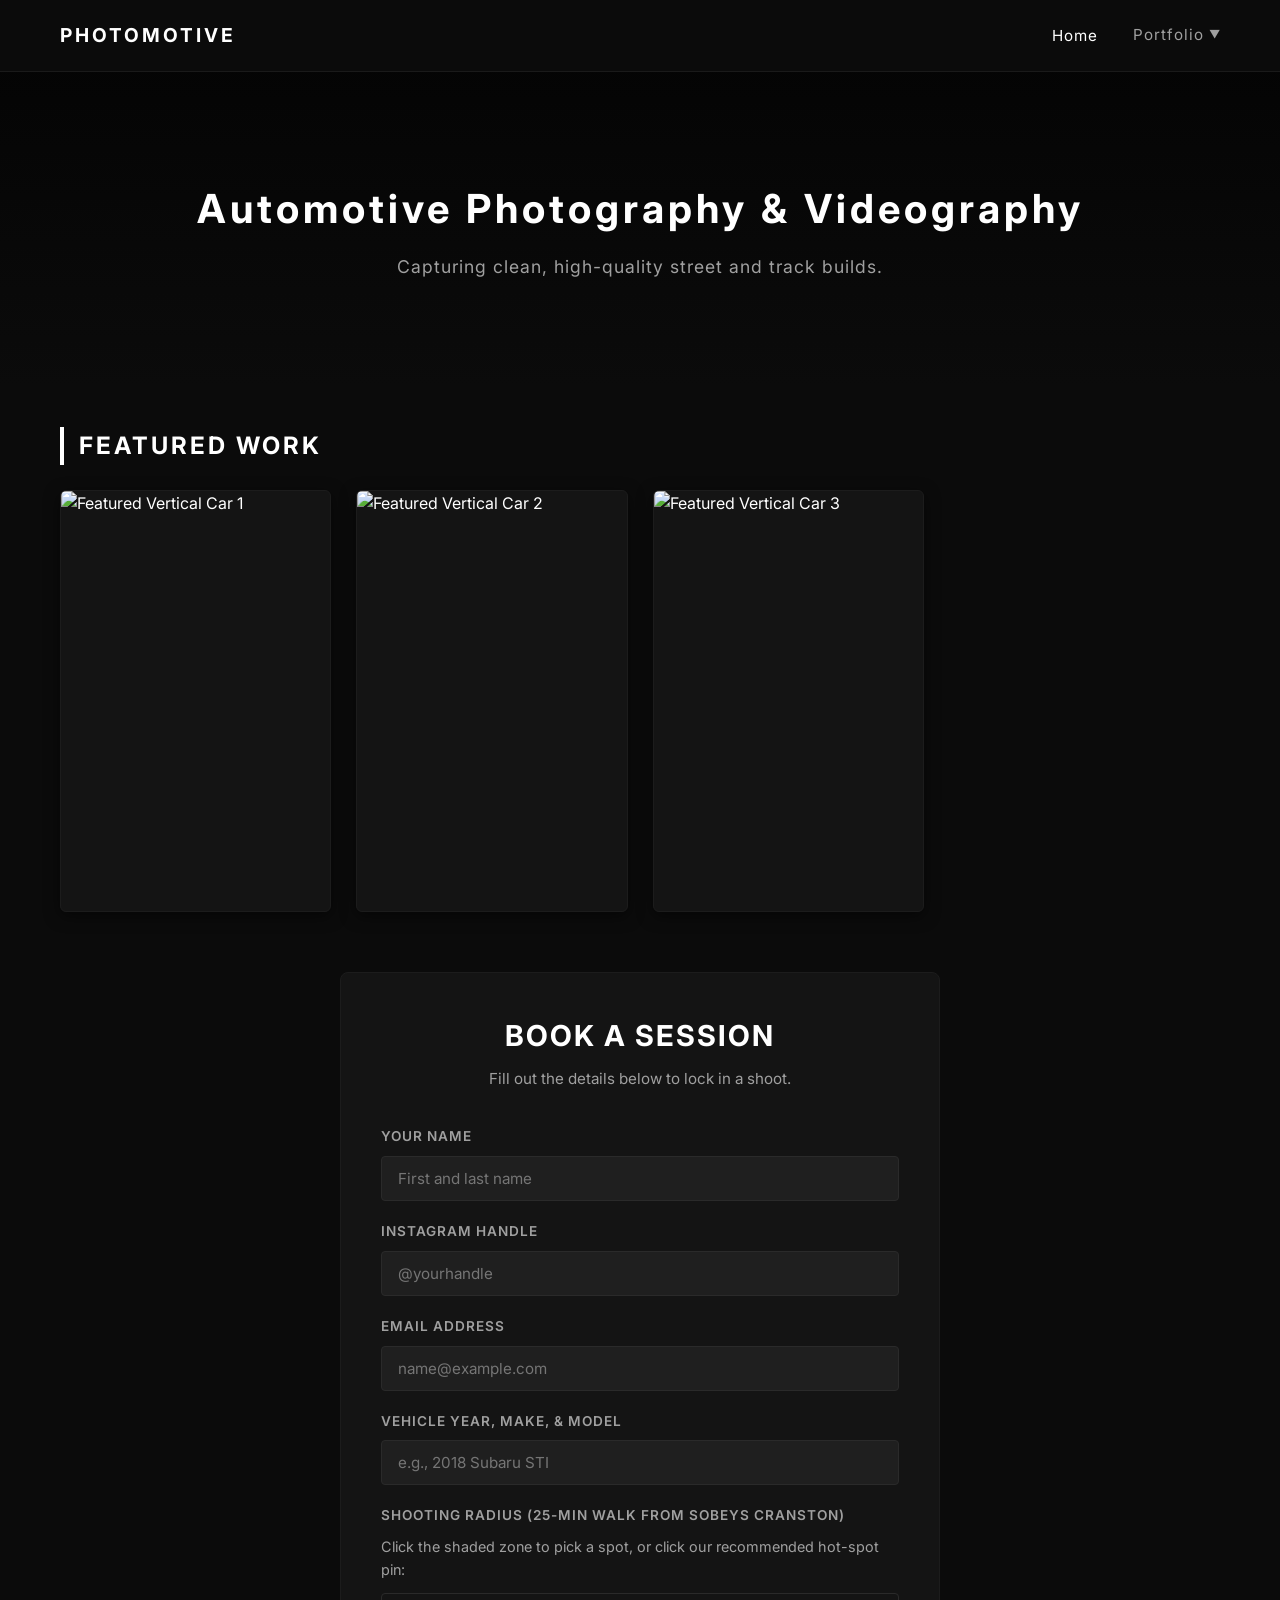
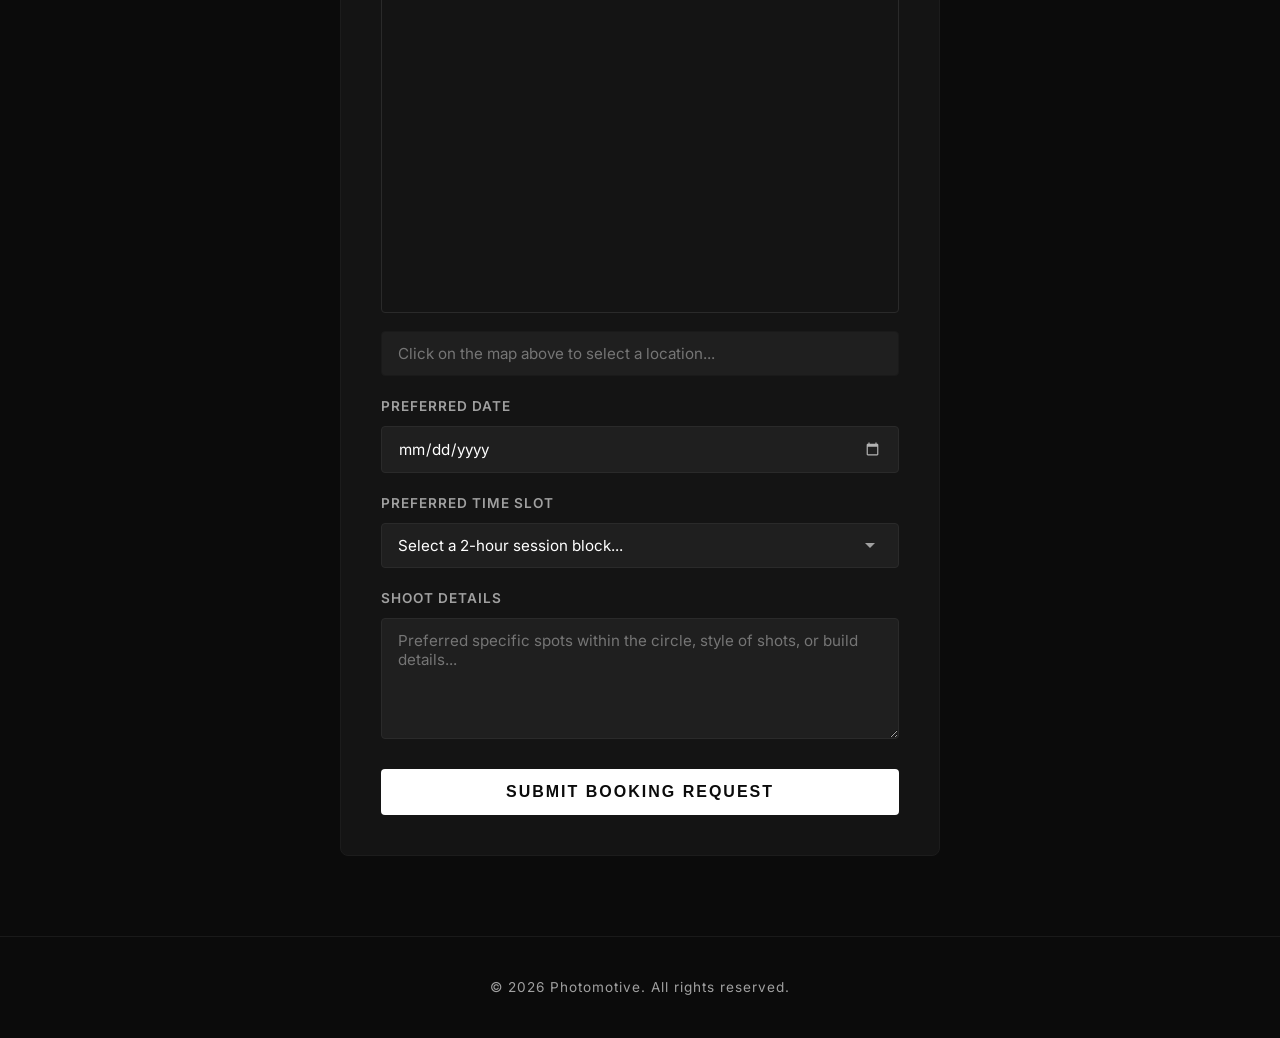
==== index.html @ e08ee028 "Add files via upload" ====
<!DOCTYPE html>
<html lang="en">
<head>
    <meta charset="UTF-8">
    <meta name="viewport" content="width=device-width, initial-scale=1.0">
    <title>Photomotive | Automotive Photography</title>
    <!-- Leaflet Map CSS Styling Layer -->
    <link rel="stylesheet" href="https://unpkg.com/leaflet@1.9.4/dist/leaflet.css" integrity="sha256-p4NxAoJBhIIN+hmNHrzRCf9tD/miZyoHS5obTRR9BMY=" crossorigin=""/>
    <link rel="stylesheet" href="style.css">
    <link href="https://fonts.googleapis.com/css2?family=Inter:wght@400;600;700&display=swap" rel="stylesheet">
</head>
<body>

    <!-- Header / Navbar Section -->
    <header class="navbar">
        <div class="nav-container">
            <a href="index.html" class="logo-text">PHOTOMOTIVE</a>
            <ul class="nav-links">
                <li><a href="index.html" class="active">Home</a></li>
                <li class="dropdown">
                    <span class="dropbtn nav-links">
                        <a href="#">Portfolio</a>
                        <span class="arrow">▼</span>
                    </span>
                    <div class="dropdown-content">
                        <a href="automotive.html">Automotive</a>
                        <a href="nature.html">Nature</a>
                        <a href="animals.html">Animals</a>
                    </div>
                </li>
            </ul>
        </div>
    </header>

    <main class="main-content">
        <!-- Hero Section -->
        <section class="hero">
            <div class="hero-content">
                <h1>Automotive Photography & Videography</h1>
                <p>Capturing clean, high-quality street and track builds.</p>
            </div>
        </section>

        <!-- Featured Photos Showcase (Configured for Vertical Layout) -->
        <section class="portfolio-container">
            <h2 class="page-title">Featured Work</h2>
            <div class="image-grid vertical-grid">
                <div class="grid-item">
                    <img src="car1.jpg" alt="Featured Vertical Car 1">
                </div>
                <div class="grid-item">
                    <img src="car2.jpg" alt="Featured Vertical Car 2">
                </div>
                <div class="grid-item">
                    <img src="car3.jpg" alt="Featured Vertical Car 3">
                </div>
            </div>
        </section>

        <!-- Booking Section -->
        <section class="booking-section">
            <div class="booking-header">
                <h2>Book a Session</h2>
                <p>Fill out the details below to lock in a shoot.</p>
            </div>

            <!-- IMPORTANT: Replace YOUR_UNIQUE_CODE_HERE with your actual Formspree ID string -->
            <form action="https://formspree.io/f/YOUR_UNIQUE_CODE_HERE" method="POST" class="booking-form">
                
                <div class="form-group">
                    <label for="name">Your Name</label>
                    <input type="text" id="name" name="name" placeholder="First and last name" required>
                </div>

                <div class="form-group">
                    <label for="instagram">Instagram Handle</label>
                    <input type="text" id="instagram" name="instagram" placeholder="@yourhandle">
                </div>

                <div class="form-group">
                    <label for="email">Email Address</label>
                    <input type="email" id="email" name="email" placeholder="name@example.com" required>
                </div>

                <div class="form-group">
                    <label for="car-info">Vehicle Year, Make, & Model</label>
                    <input type="text" id="car-info" name="car" placeholder="e.g., 2018 Subaru STI" required>
                </div>

                <!-- Live Selectable Radius Map Container -->
                <div class="form-group">
                    <label>Shooting Radius (25-Min Walk from Sobeys Cranston)</label>
                    <p class="map-instruction">Click the shaded zone to pick a spot, or click our recommended hot-spot pin:</p>
                    
                    <div id="radius-map" style="height: 320px; border-radius: 4px; border: 1px solid #2a2a2a;"></div>
                    
                    <!-- This input box autofills when the user clicks inside the map zone -->
                    <input type="text" id="shoot-location" name="selected_location" placeholder="Click on the map above to select a location..." readonly required style="margin-top: 10px;">
                </div>

                <div class="form-group">
                    <label for="shoot-date">Preferred Date</label>
                    <input type="date" id="shoot-date" name="preferred_date" required>
                </div>

                <div class="form-group">
                    <label for="shoot-time">Preferred Time Slot</label>
                    <select id="shoot-time" name="preferred_time" required>
                        <option value="" disabled selected>Select a 2-hour session block...</option>
                        <option value="11am">11:00 AM - 1:00 PM</option>
                        <option value="1pm">1:00 PM - 3:00 PM</option>
                        <option value="3pm">3:00 PM - 5:00 PM</option>
                        <option value="5pm">5:00 PM - 7:00 PM (Golden Hour / Sunset)</option>
                        <option value="7pm">7:00 PM - 9:00 PM (Night / Rollers)</option>
                    </select>
                </div>

                <div class="form-group">
                    <label for="message">Shoot Details</label>
                    <textarea id="message" name="message" placeholder="Preferred specific spots within the circle, style of shots, or build details..." rows="5"></textarea>
                </div>

                <button type="submit" class="submit-btn">Submit Booking Request</button>
            </form>
        </section>
    </main>

    <footer>
        <p>&copy; 2026 Photomotive. All rights reserved.</p>
    </footer>

    <!-- Leaflet Script & Interaction Configuration Core -->
    <script src="https://unpkg.com/leaflet@1.9.4/dist/leaflet.js" integrity="sha256-20nQCchB9co0qIjJZRGuk2/Z9VM+kNiyxNV1lvTlZBo=" crossorigin=""></script>
    <script>
        // Exact Coords for Sobeys Cranston Market Base Station
        const baseCoords = [50.8922, -113.9835];
        
        // Exact Coords for the Recommended Seton Parkade Rooftop Spot
        const setonParkadeCoords = [50.8818, -113.9628];
        
        // 1. Initialize map view centered between Cranston and Seton
        const map = L.map('radius-map').setView([50.8880, -113.9730], 14);

        // 2. Load dark map background tiles
        L.tileLayer('https://{s}.basemaps.cartocdn.com/dark_all/{z}/{x}/{y}{r}.png', {
            attribution: '&copy; OpenStreetMap contributors &copy; CARTO'
        }).addTo(map);

        // 3. Mark the center base station (Sobeys)
        L.marker(baseCoords).addTo(map)
            .bindPopup('<b>Sobeys Cranston</b><br>Shooting Base Station Center.');

        // 4. Create the 25-min walking circle (2000 meters radius)
        const radiusCircle = L.circle(baseCoords, {
            color: '#ffffff',
            fillColor: '#ffffff',
            fillOpacity: 0.08,
            radius: 2000 
        }).addTo(map);

        let userSelectionMarker = null;

        // 5. Add Recommended Feature Spot: Seton Parkade
        const setonMarker = L.marker(setonParkadeCoords).addTo(map)
            .bindPopup('<b>🔥 Recommended Hot-Spot:</b><br>Seton Rooftop Parkade<br><span style="font-size:11px;color:#aaa;">Click to select this exact location</span>');

        // Automatically select the parkade if they click its pin popup icon
        setonMarker.on('click', function() {
            if (userSelectionMarker) {
                map.removeLayer(userSelectionMarker);
            }
            document.getElementById('shoot-location').value = "Seton Rooftop Parkade (3815 Front St SE)";
        });

        // 6. Handle freeform user selecting points anywhere within the circle
        map.on('click', function(e) {
            const clickDistance = map.distance(e.latlng, baseCoords);

            // Verify click lands inside the active walking boundary limit
            if (clickDistance <= 2000) {
                if (userSelectionMarker) {
                    map.removeLayer(userSelectionMarker);
                }
                
                // Drop custom marker on selection point
                userSelectionMarker = L.marker(e.latlng).addTo(map);
                
                // Format coordinates cleanly for form delivery
                const formattedCoords = `Lat: ${e.latlng.lat.toFixed(4)}, Lng: ${e.latlng.lng.toFixed(4)} (Custom Spot Within Zone)`;
                document.getElementById('shoot-location').value = formattedCoords;
            } else {
                alert("Location is outside my 25-minute walking radius! Please select a spot inside the shaded circular boundary line or choose the recommended Seton Parkade pin.");
            }
        });
    </script>
</body>
</html>
---- style.css ----
/* --- Global Reset & Variables --- */
* {
    margin: 0;
    padding: 0;
    box-sizing: border-box;
}

:root {
    --bg-color: #0b0b0b;
    --card-bg: #141414;
    --text-main: #ffffff;
    --text-muted: #a0a0a0;
    --input-bg: #1f1f1f;
    --border-color: #2a2a2a;
}

html {
    scroll-behavior: smooth;
}

body {
    font-family: 'Inter', sans-serif;
    background-color: var(--bg-color);
    color: var(--text-main);
    line-height: 1.6;
}

/* --- Header / Navbar --- */
.navbar {
    width: 100%;
    background-color: #0b0b0b;
    border-bottom: 1px solid #1a1a1a;
    position: relative;
    z-index: 10;
}

.nav-container {
    max-width: 1200px;
    margin: 0 auto;
    display: flex;
    justify-content: space-between;
    align-items: center;
    padding: 20px;
}

.logo-text {
    font-size: 1.2rem;
    font-weight: 700;
    letter-spacing: 3px;
    color: var(--text-main);
    text-decoration: none;
}

.nav-links {
    display: flex;
    list-style: none;
    gap: 35px;
    align-items: center;
}

.nav-links a {
    text-decoration: none;
    color: var(--text-muted);
    font-weight: 400;
    font-size: 0.95rem;
    letter-spacing: 1px;
    transition: color 0.3s ease;
}

.nav-links a:hover, .nav-links a.active {
    color: var(--text-main);
}

/* --- Dropdown --- */
.dropdown {
    position: relative;
    display: inline-block;
}

.dropbtn {
    cursor: pointer;
    display: flex;
    align-items: center;
    gap: 5px;
}

.arrow {
    font-size: 0.7rem;
    color: var(--text-muted);
    transition: transform 0.3s ease;
}

.dropdown-content {
    display: none;
    position: absolute;
    right: 0;
    background-color: #141414;
    min-width: 160px;
    box-shadow: 0px 8px 24px rgba(0, 0, 0, 0.6);
    border: 1px solid #222;
    border-radius: 4px;
    margin-top: 10px;
    z-index: 1000;
}

.dropdown-content a {
    color: var(--text-muted);
    padding: 12px 16px;
    text-decoration: none;
    display: block;
    font-size: 0.9rem;
    text-align: left;
    transition: background-color 0.2s, color 0.2s;
}

.dropdown-content a:hover {
    background-color: #222;
    color: var(--text-main);
}

.dropdown:hover .dropdown-content {
    display: block;
}

.dropdown:hover .arrow {
    transform: rotate(180deg);
}

/* --- Main Layout Wrapper --- */
.main-content {
    position: relative;
    z-index: 1;
}

/* --- Hero Section --- */
.hero {
    height: 35vh;
    display: flex;
    justify-content: center;
    align-items: center;
    text-align: center;
    padding: 40px 20px;
    background: linear-gradient(rgba(0,0,0,0.6), rgba(11,11,11,1));
}

.hero-content {
    display: flex;
    flex-direction: column;
    gap: 12px;
}

.hero-content h1 {
    font-size: 2.5rem;
    font-weight: 700;
    letter-spacing: 4px;
    color: var(--text-main);
}

.hero-content p {
    color: var(--text-muted);
    font-size: 1.1rem;
    letter-spacing: 1px;
}

/* --- Portfolio Galleries Layout --- */
.portfolio-container {
    max-width: 1200px;
    margin: 40px auto;
    padding: 0 20px;
}

.page-title {
    font-size: 1.5rem;
    font-weight: 700;
    letter-spacing: 3px;
    text-transform: uppercase;
    margin-bottom: 25px;
    border-left: 4px solid #fff;
    padding-left: 15px;
}

.image-grid {
    display: grid;
    grid-template-columns: repeat(auto-fill, minmax(300px, 1fr));
    gap: 25px;
}

.grid-item {
    background-color: var(--card-bg);
    overflow: hidden;
    border-radius: 6px;
    border: 1px solid #1c1c1c;
    box-shadow: 0 4px 15px rgba(0,0,0,0.5);
}

.vertical-grid {
    grid-template-columns: repeat(auto-fill, minmax(260px, 1fr));
}

.vertical-grid .grid-item img {
    width: 100%;
    height: 420px; 
    object-fit: cover;
    display: block;
    transition: transform 0.5s ease;
}

.grid-item:hover img {
    transform: scale(1.04);
}

/* --- Booking Section Style --- */
.booking-section {
    max-width: 600px;
    margin: 60px auto 80px auto;
    padding: 40px;
    background-color: var(--card-bg);
    border-radius: 8px;
    border: 1px solid #1c1c1c;
}

.booking-header {
    text-align: center;
    margin-bottom: 35px;
}

.booking-header h2 {
    font-size: 1.8rem;
    letter-spacing: 2px;
    text-transform: uppercase;
    margin-bottom: 8px;
    color: var(--text-main);
}

.booking-header p {
    color: var(--text-muted);
    font-size: 0.95rem;
}

.booking-form {
    display: flex;
    flex-direction: column;
    gap: 20px;
}

.form-group {
    display: flex;
    flex-direction: column;
    gap: 8px;
    width: 100%;
}

.booking-form label {
    font-size: 0.85rem;
    text-transform: uppercase;
    letter-spacing: 1px;
    color: var(--text-muted);
    font-weight: 600;
}

.map-instruction {
    font-size: 0.9rem;
    color: var(--text-muted);
    margin-bottom: 4px;
}

.leaflet-popup-content-wrapper, .leaflet-popup-tip {
    background: #141414 !important;
    color: #ffffff !important;
    border: 1px solid #2a2a2a;
}

.booking-form input, 
.booking-form select,
.booking-form textarea {
    background-color: var(--input-bg);
    border: 1px solid var(--border-color);
    color: var(--text-main);
    padding: 12px 16px;
    font-family: inherit;
    font-size: 0.95rem;
    border-radius: 4px;
    outline: none;
    width: 100%;
    position: relative;
    z-index: 5;
    transition: border-color 0.3s ease;
}

.booking-form input:focus, 
.booking-form select:focus,
.booking-form textarea:focus {
    border-color: #666;
}

.booking-form input[readonly] {
    cursor: default;
    border-color: #1a1a1a;
    color: #888;
}

.booking-form select {
    cursor: pointer;
    appearance: none;
    background-image: url("data:image/svg+xml;utf8,<svg xmlns='http://www.w3.org/2000/svg' width='24' height='24' fill='%23a0a0a0'><path d='M7 10l5 5 5-5z'/></svg>");
    background-repeat: no-repeat;
    background-position: right 16px center;
}

.booking-form input[type="date"]::-webkit-calendar-picker-indicator {
    filter: invert(0.7);
    cursor: pointer;
}

.booking-form textarea {
    resize: vertical;
}

.submit-btn {
    background-color: var(--text-main);
    color: var(--bg-color);
    border: none;
    padding: 14px;
    font-size: 1rem;
    font-weight: 600;
    text-transform: uppercase;
    letter-spacing: 2px;
    border-radius: 4px;
    cursor: pointer;
    z-index: 5;
    transition: background-color 0.3s ease;
    margin-top: 10px;
}

.submit-btn:hover {
    background-color: #d4d4d4;
}

/* --- Footer --- */
footer {
    text-align: center;
    padding: 40px 20px;
    color: var(--text-muted);
    font-size: 0.85rem;
    border-top: 1px solid #1a1a1a;
    letter-spacing: 1px;
}

/* --- Mobile Responsiveness --- */
@media (max-width: 768px) {
    .nav-container {
        flex-direction: column;
        gap: 15px;
    }
    
    .hero-content h1 {
        font-size: 1.8rem;
    }
    
    .vertical-grid {
        grid-template-columns: 1fr;
    }

    .vertical-grid .grid-item img {
        height: 480px; 
    }

    .booking-section {
        padding: 20px;
        margin: 20px 15px 60px 15px;
    }
}
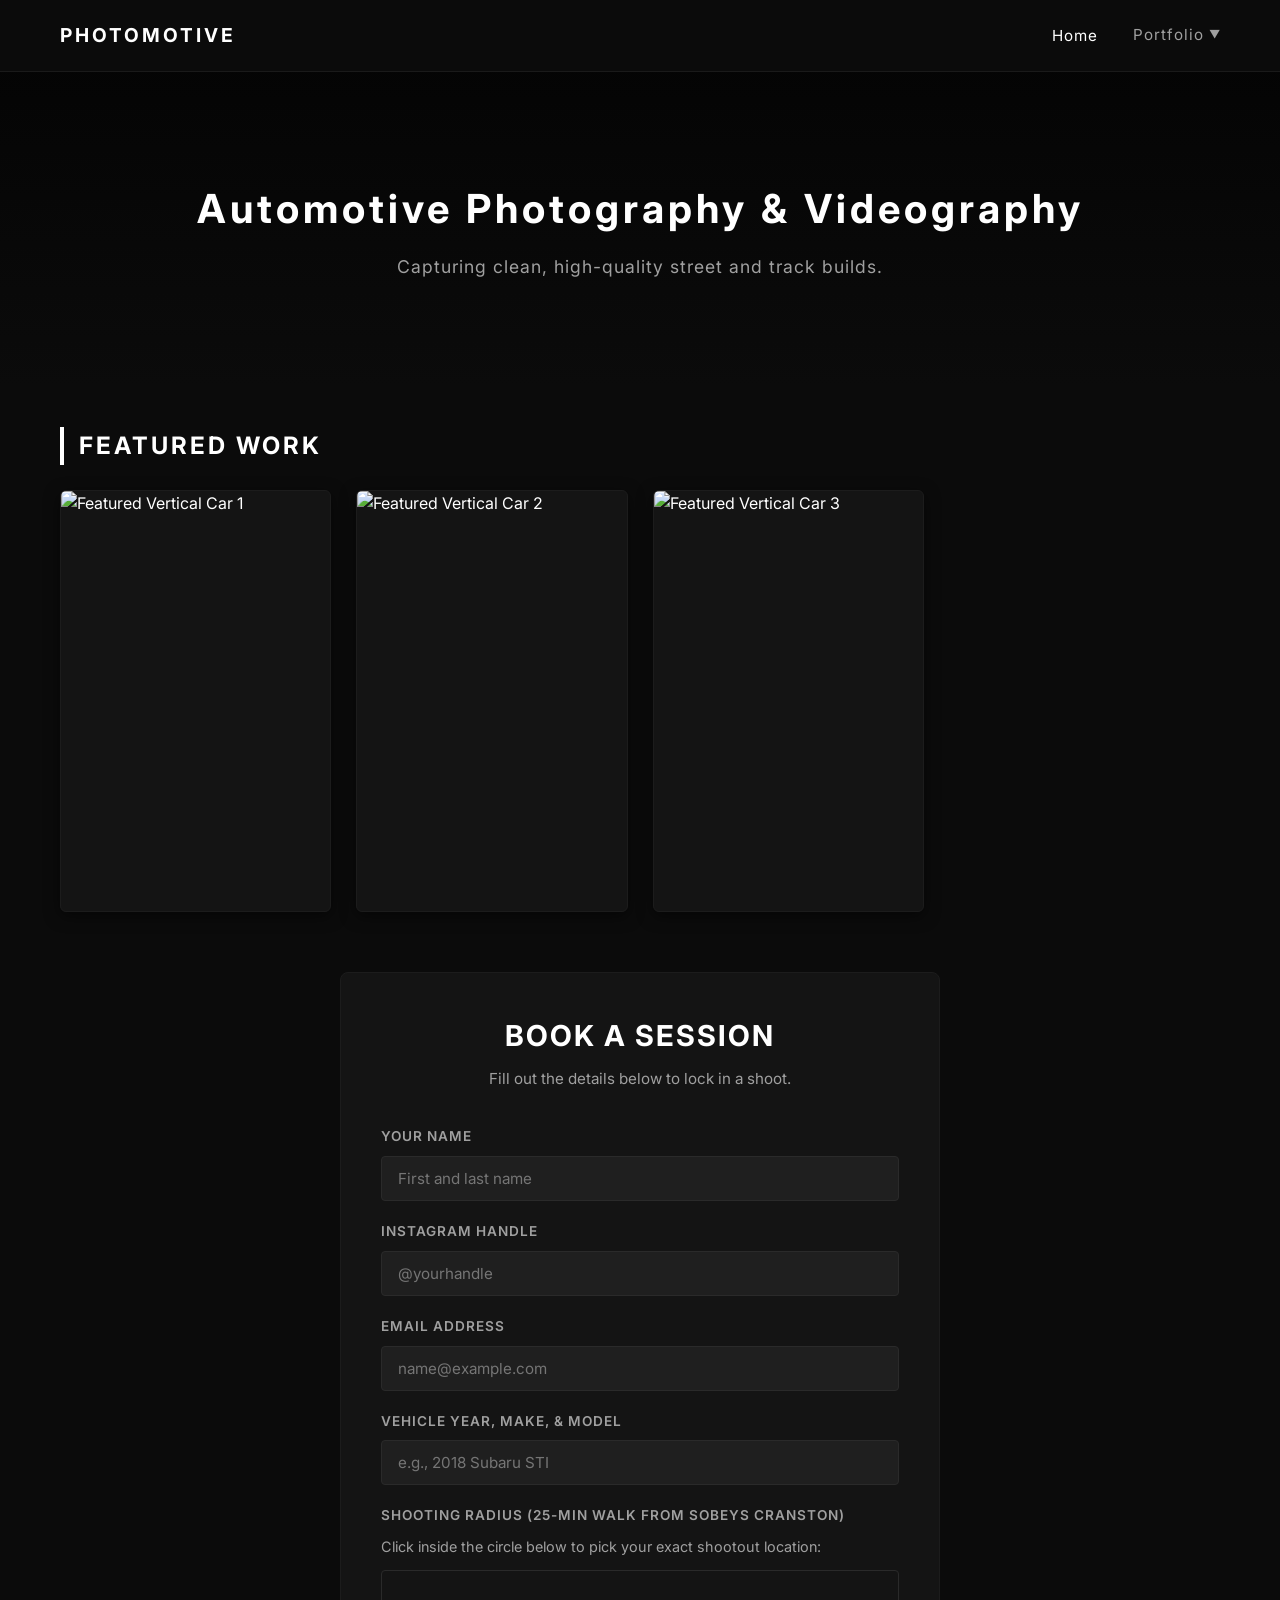
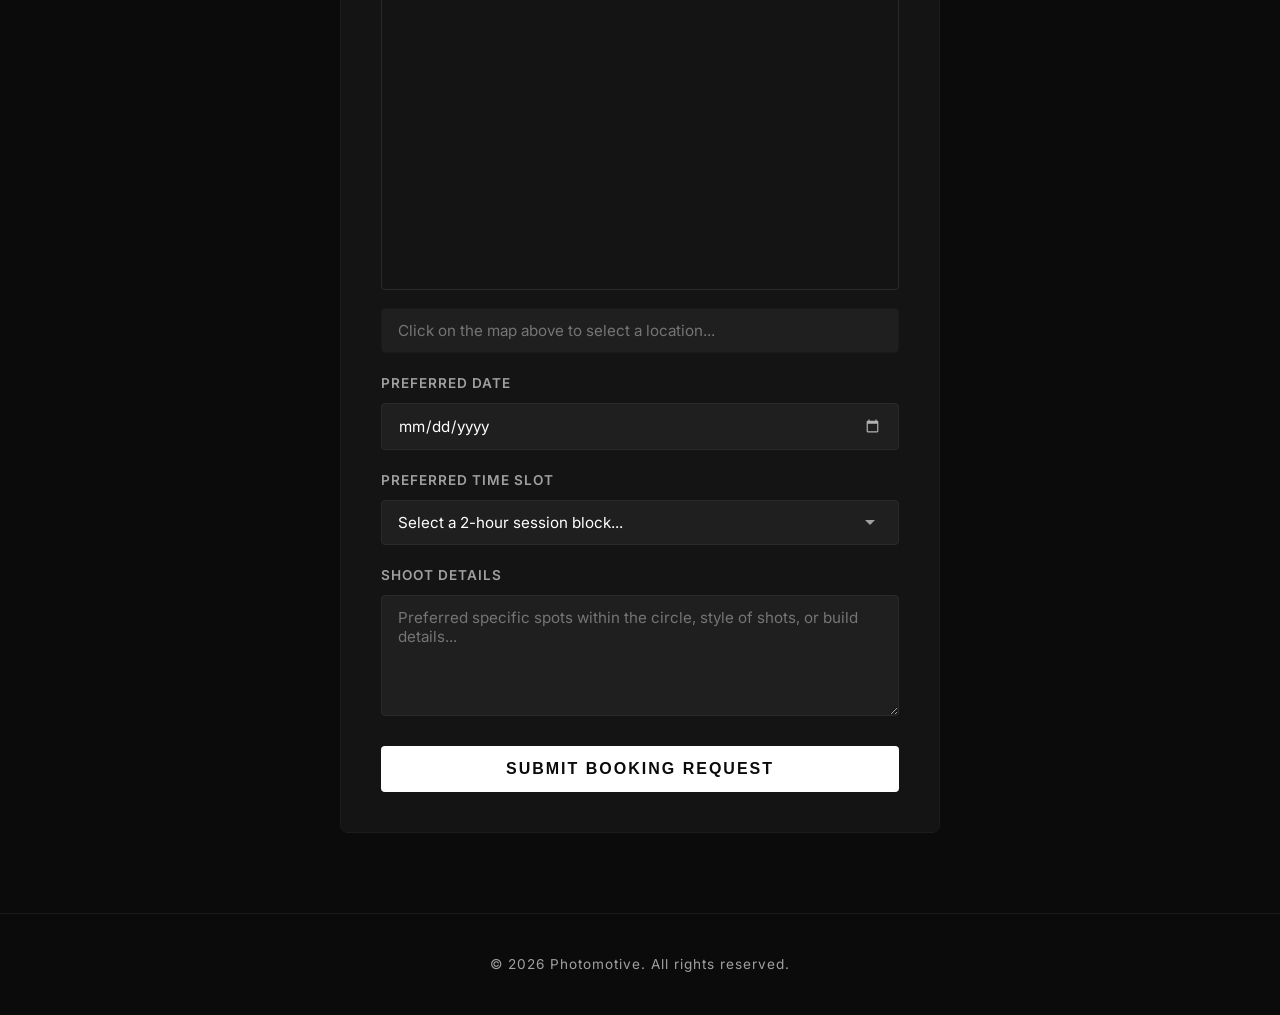
==== commit 73eb19f7: "Add files via upload" ====
--- a/index.html
+++ b/index.html
@@ -5,7 +5,7 @@
     <meta name="viewport" content="width=device-width, initial-scale=1.0">
     <title>Photomotive | Automotive Photography</title>
     <!-- Leaflet Map CSS Styling Layer -->
-    <link rel="stylesheet" href="https://unpkg.com/leaflet@1.9.4/dist/leaflet.css" integrity="sha256-p4NxAoJBhIIN+hmNHrzRCf9tD/miZyoHS5obTRR9BMY=" crossorigin=""/>
+    <link rel="stylesheet" href="https://unpkg.com/leaflet@1.9.4/dist/leaflet.css" integrity="sha256-p4NxAoJBhIN+hmNHrzRCf9tD/miZyoHS5obTRR9BMY=" crossorigin=""/>
     <link rel="stylesheet" href="style.css">
     <link href="https://fonts.googleapis.com/css2?family=Inter:wght@400;600;700&display=swap" rel="stylesheet">
 </head>
@@ -90,7 +90,7 @@
                 <!-- Live Selectable Radius Map Container -->
                 <div class="form-group">
                     <label>Shooting Radius (25-Min Walk from Sobeys Cranston)</label>
-                    <p class="map-instruction">Click the shaded zone to pick a spot, or click our recommended hot-spot pin:</p>
+                    <p class="map-instruction">Click inside the circle below to pick your exact shootout location:</p>
                     
                     <div id="radius-map" style="height: 320px; border-radius: 4px; border: 1px solid #2a2a2a;"></div>
                     
@@ -132,47 +132,33 @@
     <!-- Leaflet Script & Interaction Configuration Core -->
     <script src="https://unpkg.com/leaflet@1.9.4/dist/leaflet.js" integrity="sha256-20nQCchB9co0qIjJZRGuk2/Z9VM+kNiyxNV1lvTlZBo=" crossorigin=""></script>
     <script>
-        // Exact Coords for Sobeys Cranston Market Base Station
+        // Exact Coords for Sobeys Cranston Market
         const baseCoords = [50.8922, -113.9835];
         
-        // Exact Coords for the Recommended Seton Parkade Rooftop Spot
-        const setonParkadeCoords = [50.8818, -113.9628];
-        
-        // 1. Initialize map view centered between Cranston and Seton
-        const map = L.map('radius-map').setView([50.8880, -113.9730], 14);
+        // 1. Initialize map view zoomed right into Cranston
+        const map = L.map('radius-map').setView(baseCoords, 14);
 
         // 2. Load dark map background tiles
         L.tileLayer('https://{s}.basemaps.cartocdn.com/dark_all/{z}/{x}/{y}{r}.png', {
             attribution: '&copy; OpenStreetMap contributors &copy; CARTO'
         }).addTo(map);
 
-        // 3. Mark the center base station (Sobeys)
+        // 3. Mark the center point address
         L.marker(baseCoords).addTo(map)
-            .bindPopup('<b>Sobeys Cranston</b><br>Shooting Base Station Center.');
+            .bindPopup('<b>Sobeys Cranston</b><br>Shooting Base Station Center.')
+            .openPopup();
 
-        // 4. Create the 25-min walking circle (2000 meters radius)
+        // 4. Create the 25-min walking circle (2000 meters / 2km radius)
         const radiusCircle = L.circle(baseCoords, {
             color: '#ffffff',
             fillColor: '#ffffff',
-            fillOpacity: 0.08,
+            fillOpacity: 0.1,
             radius: 2000 
         }).addTo(map);
 
         let userSelectionMarker = null;
 
-        // 5. Add Recommended Feature Spot: Seton Parkade
-        const setonMarker = L.marker(setonParkadeCoords).addTo(map)
-            .bindPopup('<b>🔥 Recommended Hot-Spot:</b><br>Seton Rooftop Parkade<br><span style="font-size:11px;color:#aaa;">Click to select this exact location</span>');
-
-        // Automatically select the parkade if they click its pin popup icon
-        setonMarker.on('click', function() {
-            if (userSelectionMarker) {
-                map.removeLayer(userSelectionMarker);
-            }
-            document.getElementById('shoot-location').value = "Seton Rooftop Parkade (3815 Front St SE)";
-        });
-
-        // 6. Handle freeform user selecting points anywhere within the circle
+        // 5. Handle user selecting points within the circle
         map.on('click', function(e) {
             const clickDistance = map.distance(e.latlng, baseCoords);
 
@@ -186,10 +172,10 @@
                 userSelectionMarker = L.marker(e.latlng).addTo(map);
                 
                 // Format coordinates cleanly for form delivery
-                const formattedCoords = `Lat: ${e.latlng.lat.toFixed(4)}, Lng: ${e.latlng.lng.toFixed(4)} (Custom Spot Within Zone)`;
+                const formattedCoords = `Lat: ${e.latlng.lat.toFixed(4)}, Lng: ${e.latlng.lng.toFixed(4)} (Within Cranston Walking Zone)`;
                 document.getElementById('shoot-location').value = formattedCoords;
             } else {
-                alert("Location is outside my 25-minute walking radius! Please select a spot inside the shaded circular boundary line or choose the recommended Seton Parkade pin.");
+                alert("Location is outside my 25-minute walking radius! Please select a spot inside the shaded circular boundary line.");
             }
         });
     </script>
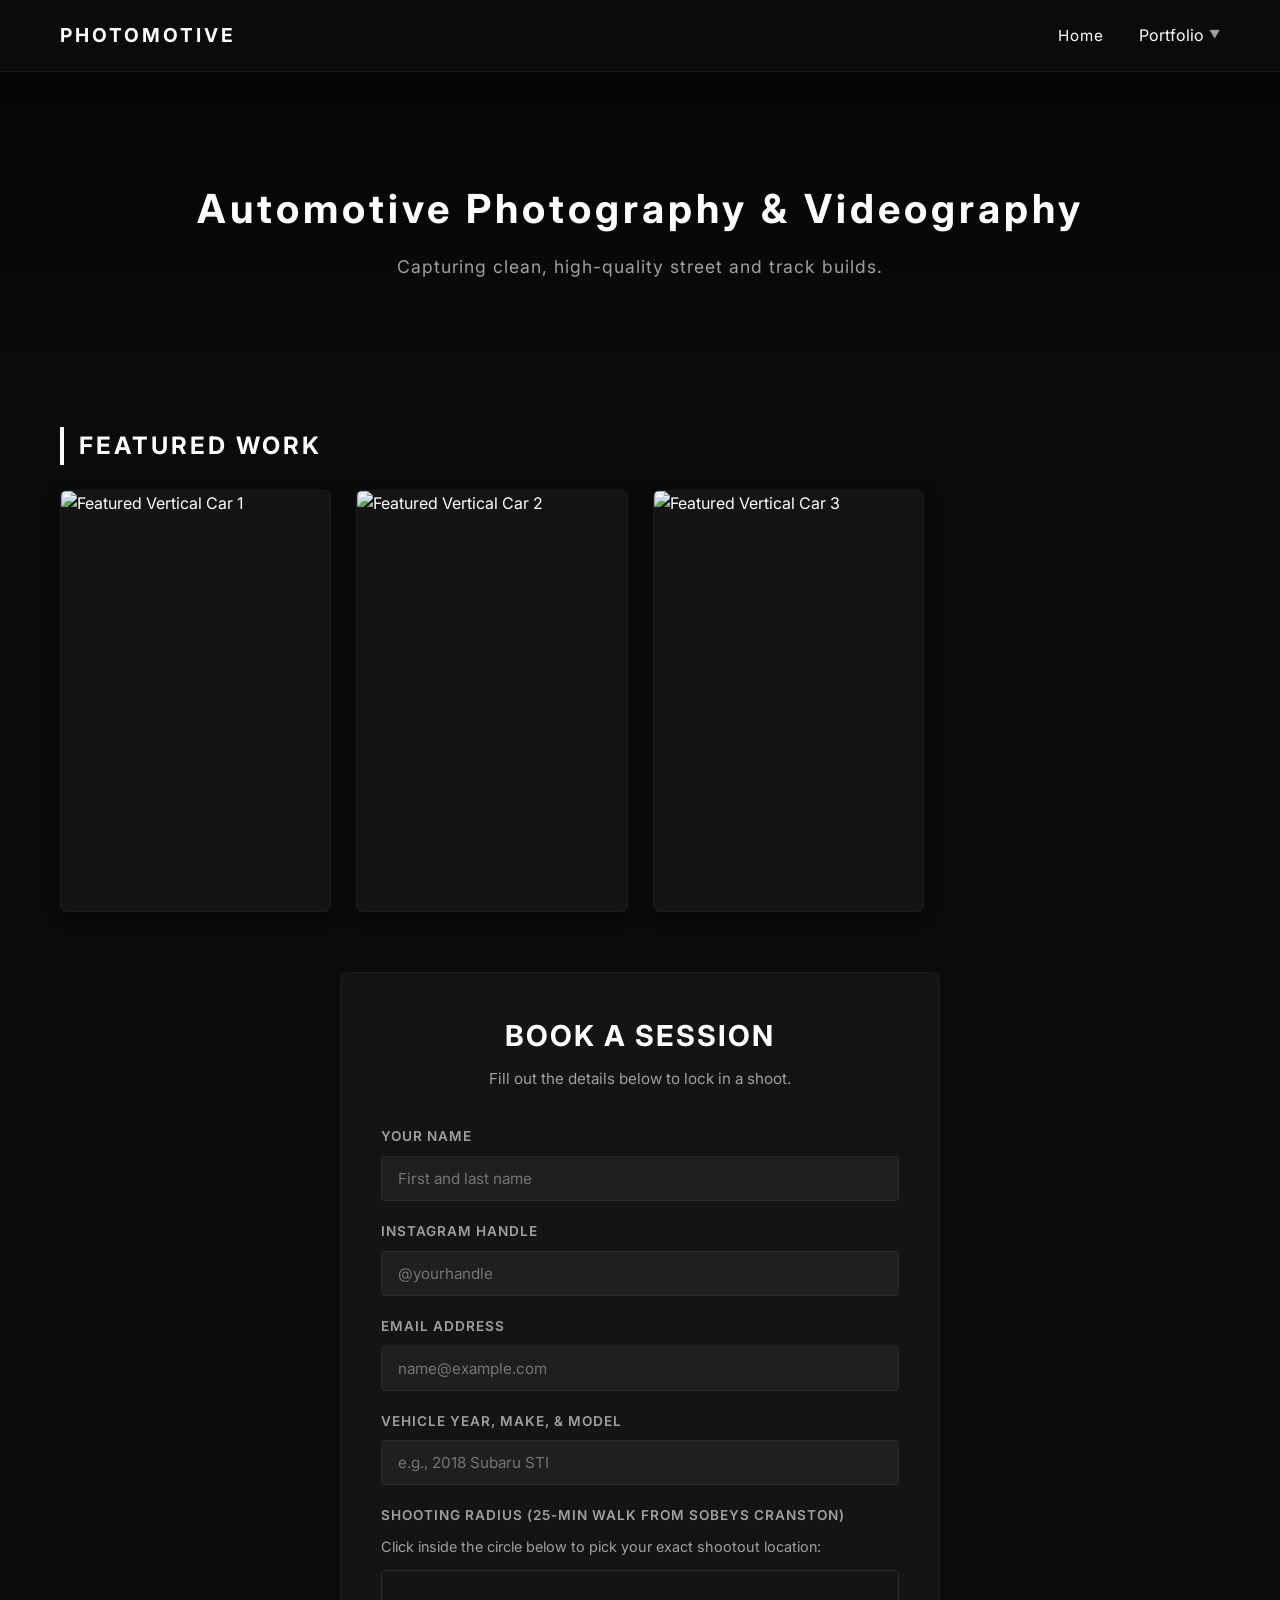
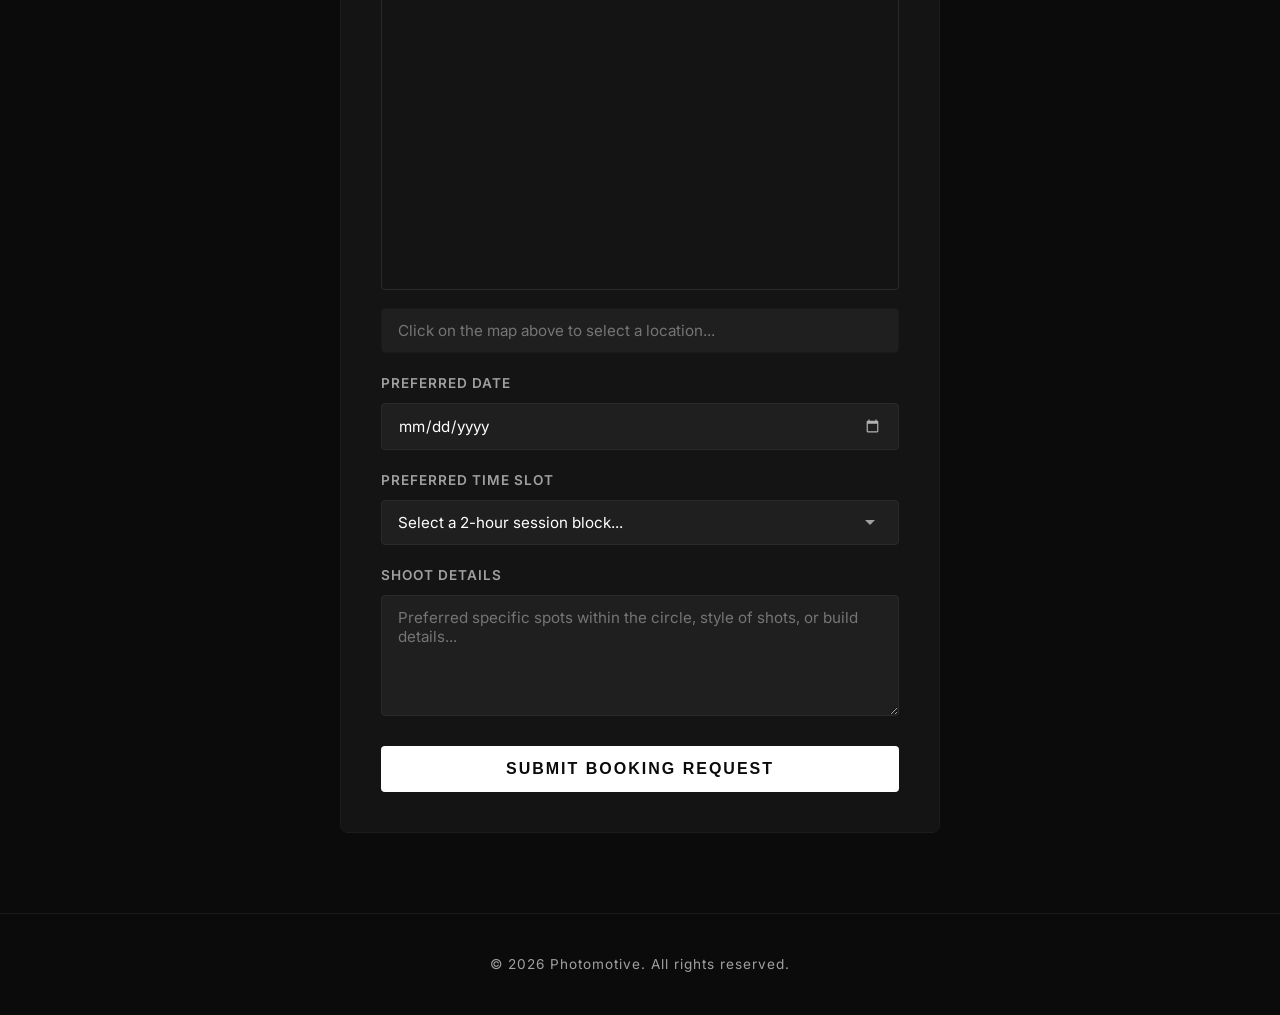
==== commit 07c12c18: "Add files via upload" ====
--- a/index.html
+++ b/index.html
@@ -4,10 +4,15 @@
     <meta charset="UTF-8">
     <meta name="viewport" content="width=device-width, initial-scale=1.0">
     <title>Photomotive | Automotive Photography</title>
-    <!-- Leaflet Map CSS Styling Layer -->
+    
+    <!-- 1. Google Fonts -->
+    <link href="https://fonts.googleapis.com/css2?family=Inter:wght@400;600;700&display=swap" rel="stylesheet">
+    
+    <!-- 2. Leaflet Map CSS (Loaded before our custom style to prevent layout overwrites) -->
     <link rel="stylesheet" href="https://unpkg.com/leaflet@1.9.4/dist/leaflet.css" integrity="sha256-p4NxAoJBhIN+hmNHrzRCf9tD/miZyoHS5obTRR9BMY=" crossorigin=""/>
+    
+    <!-- 3. Main Custom Stylesheet -->
     <link rel="stylesheet" href="style.css">
-    <link href="https://fonts.googleapis.com/css2?family=Inter:wght@400;600;700&display=swap" rel="stylesheet">
 </head>
 <body>
 
@@ -18,9 +23,8 @@
             <ul class="nav-links">
                 <li><a href="index.html" class="active">Home</a></li>
                 <li class="dropdown">
-                    <span class="dropbtn nav-links">
-                        <a href="#">Portfolio</a>
-                        <span class="arrow">▼</span>
+                    <span class="dropbtn">
+                        Portfolio <span class="arrow">▼</span>
                     </span>
                     <div class="dropdown-content">
                         <a href="automotive.html">Automotive</a>
@@ -41,18 +45,19 @@
             </div>
         </section>
 
-        <!-- Featured Photos Showcase (Configured for Vertical Layout) -->
+        <!-- Featured Photos Showcase -->
         <section class="portfolio-container">
             <h2 class="page-title">Featured Work</h2>
             <div class="image-grid vertical-grid">
                 <div class="grid-item">
-                    <img src="car1.jpg" alt="Featured Vertical Car 1">
+                    <!-- Note: Ensure car1.jpg is uploaded to your main GitHub folder -->
+                    <img src="images/untitled-1-14.jpg" alt="Featured Vertical Car 1">
                 </div>
                 <div class="grid-item">
-                    <img src="car2.jpg" alt="Featured Vertical Car 2">
+                    <img src="images/untitled-1-3.jpg" alt="Featured Vertical Car 2">
                 </div>
                 <div class="grid-item">
-                    <img src="car3.jpg" alt="Featured Vertical Car 3">
+                    <img src="images/untitled-1-4.jpg" alt="Featured Vertical Car 3">
                 </div>
             </div>
         </section>
@@ -64,7 +69,7 @@
                 <p>Fill out the details below to lock in a shoot.</p>
             </div>
 
-            <!-- IMPORTANT: Replace YOUR_UNIQUE_CODE_HERE with your actual Formspree ID string -->
+            <!-- IMPORTANT: Replace YOUR_UNIQUE_CODE_HERE with your Formspree ID -->
             <form action="https://formspree.io/f/YOUR_UNIQUE_CODE_HERE" method="POST" class="booking-form">
                 
                 <div class="form-group">
@@ -94,7 +99,6 @@
                     
                     <div id="radius-map" style="height: 320px; border-radius: 4px; border: 1px solid #2a2a2a;"></div>
                     
-                    <!-- This input box autofills when the user clicks inside the map zone -->
                     <input type="text" id="shoot-location" name="selected_location" placeholder="Click on the map above to select a location..." readonly required style="margin-top: 10px;">
                 </div>
 
@@ -129,54 +133,47 @@
         <p>&copy; 2026 Photomotive. All rights reserved.</p>
     </footer>
 
-    <!-- Leaflet Script & Interaction Configuration Core -->
+    <!-- Leaflet Maps Engine Scripts -->
     <script src="https://unpkg.com/leaflet@1.9.4/dist/leaflet.js" integrity="sha256-20nQCchB9co0qIjJZRGuk2/Z9VM+kNiyxNV1lvTlZBo=" crossorigin=""></script>
     <script>
-        // Exact Coords for Sobeys Cranston Market
-        const baseCoords = [50.8922, -113.9835];
-        
-        // 1. Initialize map view zoomed right into Cranston
-        const map = L.map('radius-map').setView(baseCoords, 14);
+        // Wrap everything in an event listener to guarantee layout structures are loaded before firing the map
+        document.addEventListener("DOMContentLoaded", function() {
+            const baseCoords = [50.8922, -113.9835];
+            
+            const map = L.map('radius-map', {
+                scrollWheelZoom: false // Prevents the map from hijacking your scroll while browsing the form
+            }).setView(baseCoords, 14);
 
-        // 2. Load dark map background tiles
-        L.tileLayer('https://{s}.basemaps.cartocdn.com/dark_all/{z}/{x}/{y}{r}.png', {
-            attribution: '&copy; OpenStreetMap contributors &copy; CARTO'
-        }).addTo(map);
+            L.tileLayer('https://{s}.basemaps.cartocdn.com/dark_all/{z}/{x}/{y}{r}.png', {
+                attribution: '&copy; OpenStreetMap contributors &copy; CARTO'
+            }).addTo(map);
 
-        // 3. Mark the center point address
-        L.marker(baseCoords).addTo(map)
-            .bindPopup('<b>Sobeys Cranston</b><br>Shooting Base Station Center.')
-            .openPopup();
+            L.marker(baseCoords).addTo(map)
+                .bindPopup('<b>Sobeys Cranston</b><br>Shooting Base Station Center.');
 
-        // 4. Create the 25-min walking circle (2000 meters / 2km radius)
-        const radiusCircle = L.circle(baseCoords, {
-            color: '#ffffff',
-            fillColor: '#ffffff',
-            fillOpacity: 0.1,
-            radius: 2000 
-        }).addTo(map);
+            const radiusCircle = L.circle(baseCoords, {
+                color: '#ffffff',
+                fillColor: '#ffffff',
+                fillOpacity: 0.1,
+                radius: 2000 
+            }).addTo(map);
 
-        let userSelectionMarker = null;
+            let userSelectionMarker = null;
 
-        // 5. Handle user selecting points within the circle
-        map.on('click', function(e) {
-            const clickDistance = map.distance(e.latlng, baseCoords);
+            map.on('click', function(e) {
+                const clickDistance = map.distance(e.latlng, baseCoords);
 
-            // Verify click lands inside the active walking boundary limit
-            if (clickDistance <= 2000) {
-                if (userSelectionMarker) {
-                    map.removeLayer(userSelectionMarker);
+                if (clickDistance <= 2000) {
+                    if (userSelectionMarker) {
+                        map.removeLayer(userSelectionMarker);
+                    }
+                    userSelectionMarker = L.marker(e.latlng).addTo(map);
+                    const formattedCoords = `Lat: ${e.latlng.lat.toFixed(4)}, Lng: ${e.latlng.lng.toFixed(4)} (Within Cranston Walking Zone)`;
+                    document.getElementById('shoot-location').value = formattedCoords;
+                } else {
+                    alert("Location is outside my 25-minute walking radius! Please select a spot inside the shaded circular boundary line.");
                 }
-                
-                // Drop custom marker on selection point
-                userSelectionMarker = L.marker(e.latlng).addTo(map);
-                
-                // Format coordinates cleanly for form delivery
-                const formattedCoords = `Lat: ${e.latlng.lat.toFixed(4)}, Lng: ${e.latlng.lng.toFixed(4)} (Within Cranston Walking Zone)`;
-                document.getElementById('shoot-location').value = formattedCoords;
-            } else {
-                alert("Location is outside my 25-minute walking radius! Please select a spot inside the shaded circular boundary line.");
-            }
+            });
         });
     </script>
 </body>
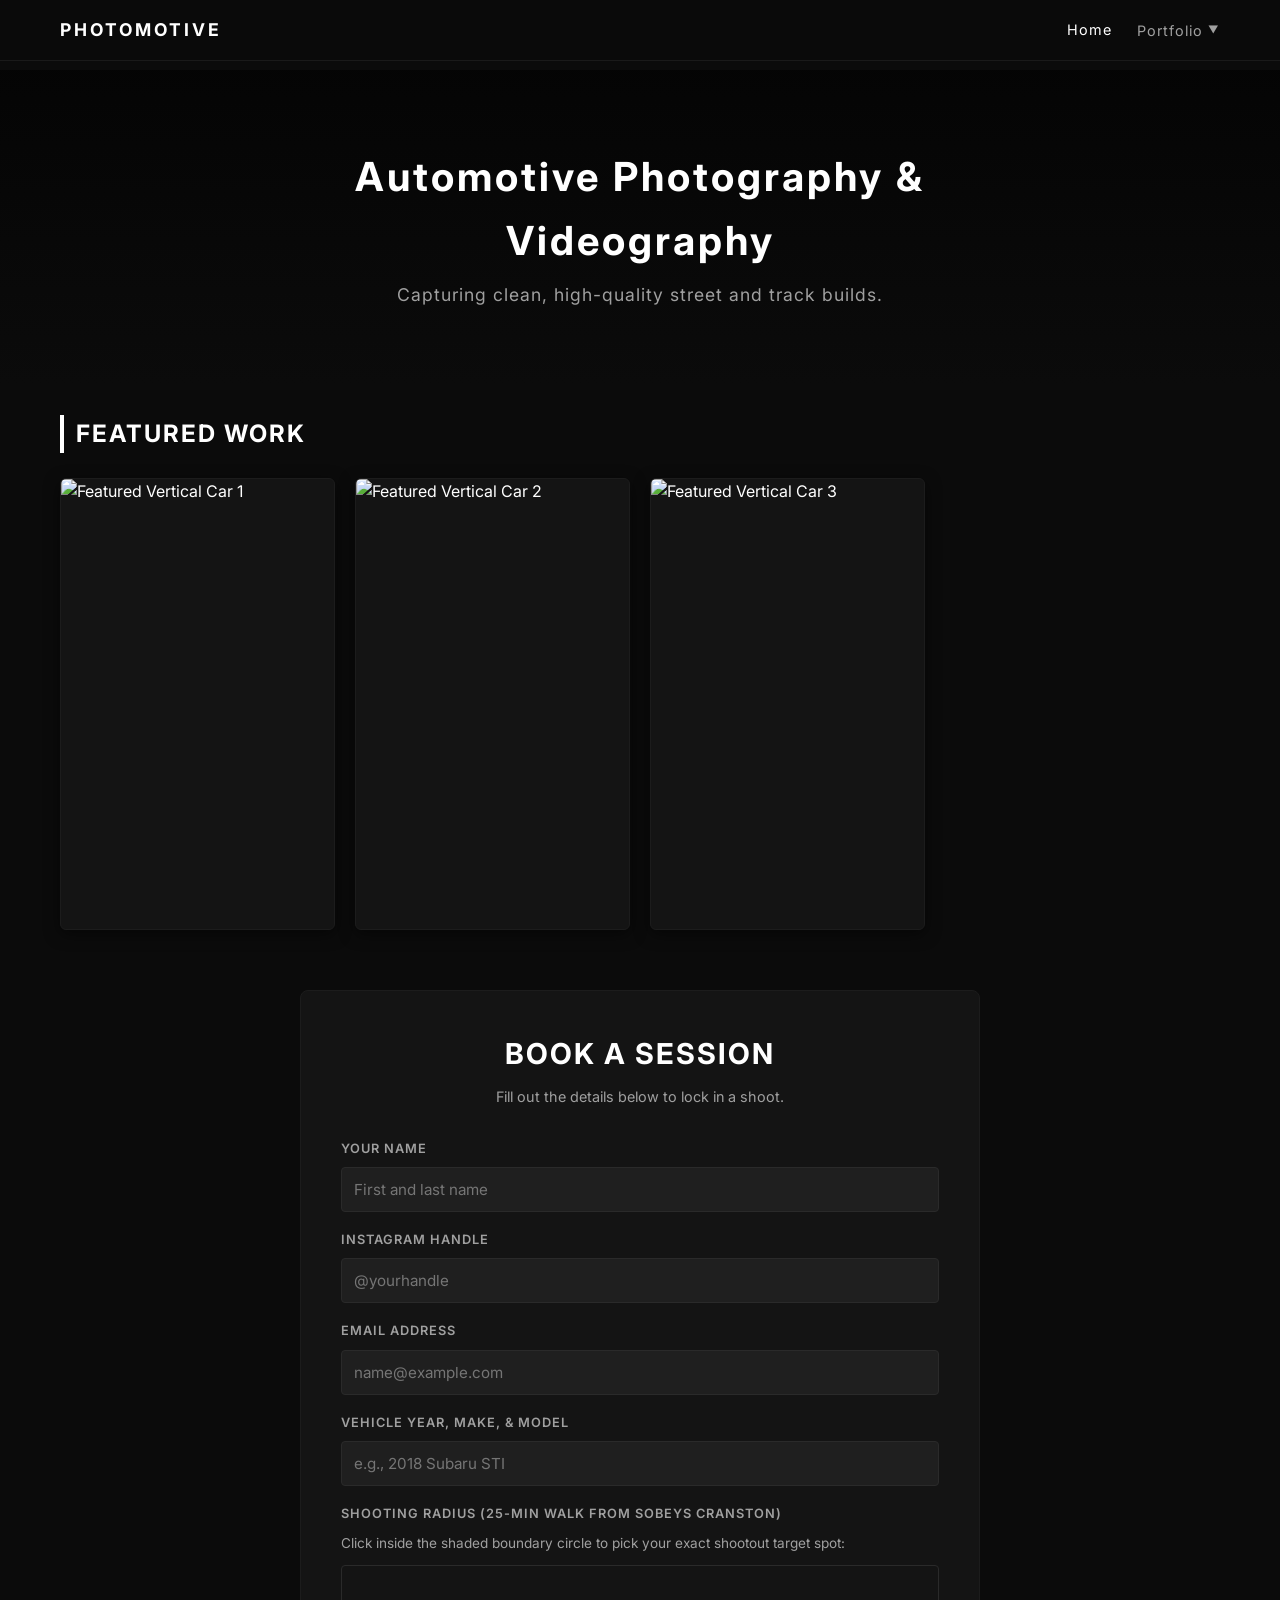
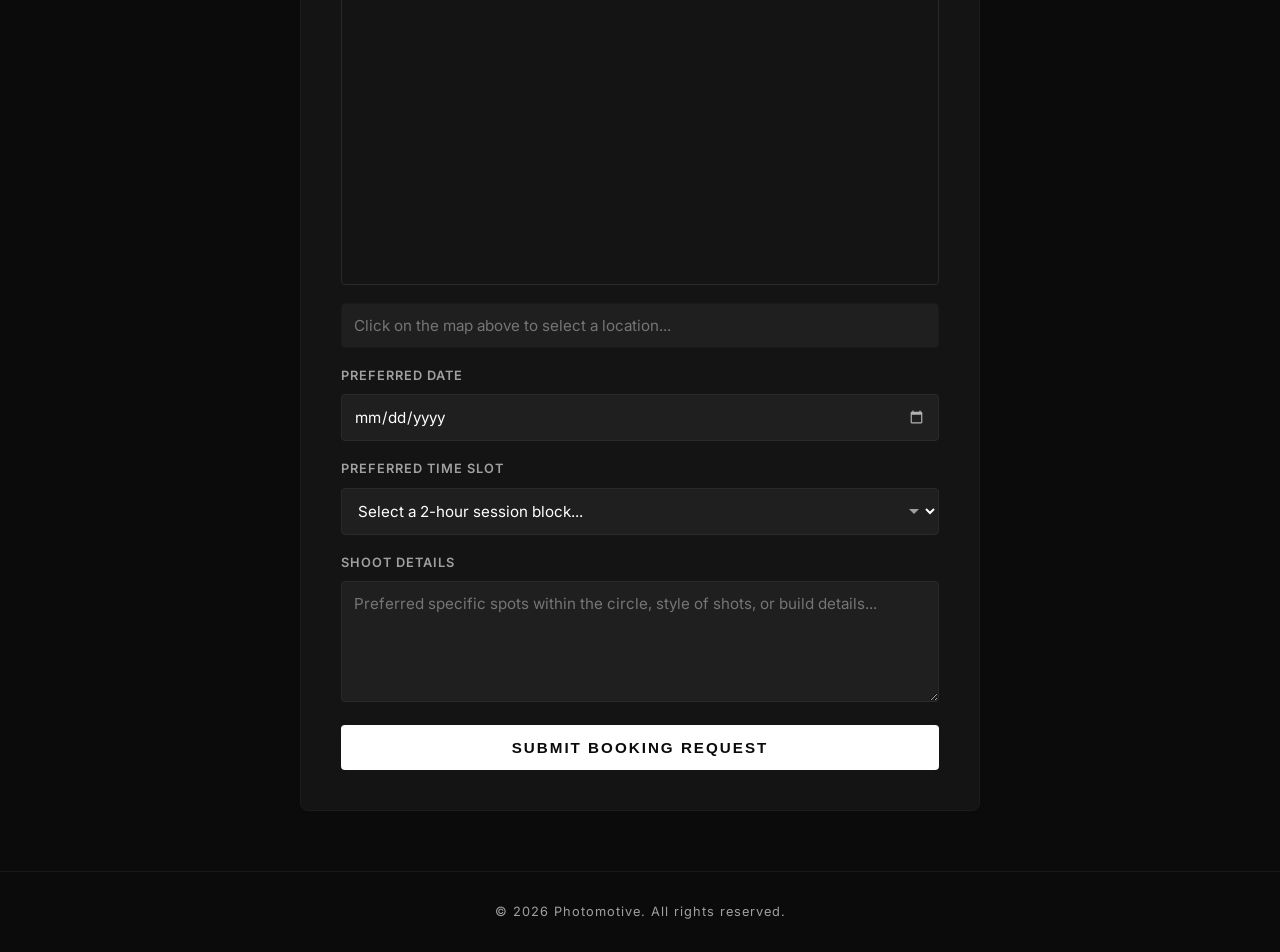
==== commit 5e61f097: "Add files via upload" ====
--- a/index.html
+++ b/index.html
@@ -5,18 +5,14 @@
     <meta name="viewport" content="width=device-width, initial-scale=1.0">
     <title>Photomotive | Automotive Photography</title>
     
-    <!-- 1. Google Fonts -->
     <link href="https://fonts.googleapis.com/css2?family=Inter:wght@400;600;700&display=swap" rel="stylesheet">
     
-    <!-- 2. Leaflet Map CSS (Loaded before our custom style to prevent layout overwrites) -->
     <link rel="stylesheet" href="https://unpkg.com/leaflet@1.9.4/dist/leaflet.css" integrity="sha256-p4NxAoJBhIN+hmNHrzRCf9tD/miZyoHS5obTRR9BMY=" crossorigin=""/>
     
-    <!-- 3. Main Custom Stylesheet -->
     <link rel="stylesheet" href="style.css">
 </head>
 <body>
 
-    <!-- Header / Navbar Section -->
     <header class="navbar">
         <div class="nav-container">
             <a href="index.html" class="logo-text">PHOTOMOTIVE</a>
@@ -37,7 +33,7 @@
     </header>
 
     <main class="main-content">
-        <!-- Hero Section -->
+        
         <section class="hero">
             <div class="hero-content">
                 <h1>Automotive Photography & Videography</h1>
@@ -45,31 +41,27 @@
             </div>
         </section>
 
-        <!-- Featured Photos Showcase -->
         <section class="portfolio-container">
             <h2 class="page-title">Featured Work</h2>
             <div class="image-grid vertical-grid">
                 <div class="grid-item">
-                    <!-- Note: Ensure car1.jpg is uploaded to your main GitHub folder -->
-                    <img src="images/untitled-1-14.jpg" alt="Featured Vertical Car 1">
+                    <img src="car1.jpg" alt="Featured Vertical Car 1">
                 </div>
                 <div class="grid-item">
-                    <img src="images/untitled-1-3.jpg" alt="Featured Vertical Car 2">
+                    <img src="car2.jpg" alt="Featured Vertical Car 2">
                 </div>
                 <div class="grid-item">
-                    <img src="images/untitled-1-4.jpg" alt="Featured Vertical Car 3">
+                    <img src="car3.jpg" alt="Featured Vertical Car 3">
                 </div>
             </div>
         </section>
 
-        <!-- Booking Section -->
         <section class="booking-section">
             <div class="booking-header">
                 <h2>Book a Session</h2>
                 <p>Fill out the details below to lock in a shoot.</p>
             </div>
 
-            <!-- IMPORTANT: Replace YOUR_UNIQUE_CODE_HERE with your Formspree ID -->
             <form action="https://formspree.io/f/YOUR_UNIQUE_CODE_HERE" method="POST" class="booking-form">
                 
                 <div class="form-group">
@@ -92,12 +84,11 @@
                     <input type="text" id="car-info" name="car" placeholder="e.g., 2018 Subaru STI" required>
                 </div>
 
-                <!-- Live Selectable Radius Map Container -->
                 <div class="form-group">
                     <label>Shooting Radius (25-Min Walk from Sobeys Cranston)</label>
-                    <p class="map-instruction">Click inside the circle below to pick your exact shootout location:</p>
+                    <p class="map-instruction">Click inside the shaded boundary circle to pick your exact shootout target spot:</p>
                     
-                    <div id="radius-map" style="height: 320px; border-radius: 4px; border: 1px solid #2a2a2a;"></div>
+                    <div id="radius-map"></div>
                     
                     <input type="text" id="shoot-location" name="selected_location" placeholder="Click on the map above to select a location..." readonly required style="margin-top: 10px;">
                 </div>
@@ -133,24 +124,28 @@
         <p>&copy; 2026 Photomotive. All rights reserved.</p>
     </footer>
 
-    <!-- Leaflet Maps Engine Scripts -->
     <script src="https://unpkg.com/leaflet@1.9.4/dist/leaflet.js" integrity="sha256-20nQCchB9co0qIjJZRGuk2/Z9VM+kNiyxNV1lvTlZBo=" crossorigin=""></script>
     <script>
-        // Wrap everything in an event listener to guarantee layout structures are loaded before firing the map
+        // Safeguard maps execution with a DOMContent event layout checker
         document.addEventListener("DOMContentLoaded", function() {
+            // Sobeys Cranston Base Coordinates
             const baseCoords = [50.8922, -113.9835];
             
+            // Map configuration array
             const map = L.map('radius-map', {
-                scrollWheelZoom: false // Prevents the map from hijacking your scroll while browsing the form
+                scrollWheelZoom: false // Prevents the map engine from hijacking mouse scrolling on forms
             }).setView(baseCoords, 14);
 
+            // Load premium dark design backdrop map tiles
             L.tileLayer('https://{s}.basemaps.cartocdn.com/dark_all/{z}/{x}/{y}{r}.png', {
                 attribution: '&copy; OpenStreetMap contributors &copy; CARTO'
             }).addTo(map);
 
+            // Add Base Target Anchor Marker Pin
             L.marker(baseCoords).addTo(map)
                 .bindPopup('<b>Sobeys Cranston</b><br>Shooting Base Station Center.');
 
+            // Draw clean 2000 meter (2km) Radius Area Outline Ring
             const radiusCircle = L.circle(baseCoords, {
                 color: '#ffffff',
                 fillColor: '#ffffff',
@@ -160,9 +155,11 @@
 
             let userSelectionMarker = null;
 
+            // Interactive Map Input Event Click Handler
             map.on('click', function(e) {
                 const clickDistance = map.distance(e.latlng, baseCoords);
 
+                // Confirm interaction registers safely inside radius circle
                 if (clickDistance <= 2000) {
                     if (userSelectionMarker) {
                         map.removeLayer(userSelectionMarker);
--- a/style.css
+++ b/style.css
@@ -1,4 +1,4 @@
-/* --- Global Reset & Variables --- */
+/* --- Global Reset & Design Constants --- */
 * {
     margin: 0;
     padding: 0;
@@ -23,15 +23,20 @@
     background-color: var(--bg-color);
     color: var(--text-main);
     line-height: 1.6;
-}
-
-/* --- Header / Navbar --- */
+    -webkit-text-size-adjust: 100%;
+}
+
+/* --- Fixed Header / Navigation Bar --- */
 .navbar {
     width: 100%;
-    background-color: #0b0b0b;
+    background-color: rgba(11, 11, 11, 0.95);
+    backdrop-filter: blur(8px);
+    -webkit-backdrop-filter: blur(8px);
     border-bottom: 1px solid #1a1a1a;
-    position: relative;
-    z-index: 10;
+    position: fixed; 
+    top: 0;
+    left: 0;
+    z-index: 9999; /* Higher layer priority stops maps from drawing on top of dropdowns */
 }
 
 .nav-container {
@@ -40,21 +45,23 @@
     display: flex;
     justify-content: space-between;
     align-items: center;
-    padding: 20px;
+    padding: 16px 20px;
 }
 
 .logo-text {
-    font-size: 1.2rem;
+    font-size: 1.1rem;
     font-weight: 700;
     letter-spacing: 3px;
     color: var(--text-main);
     text-decoration: none;
-}
-
+    white-space: nowrap;
+}
+
+/* --- Navigation Links Deck --- */
 .nav-links {
     display: flex;
     list-style: none;
-    gap: 35px;
+    gap: 25px;
     align-items: center;
 }
 
@@ -62,16 +69,17 @@
     text-decoration: none;
     color: var(--text-muted);
     font-weight: 400;
-    font-size: 0.95rem;
+    font-size: 0.9rem;
     letter-spacing: 1px;
     transition: color 0.3s ease;
+    white-space: nowrap;
 }
 
 .nav-links a:hover, .nav-links a.active {
     color: var(--text-main);
 }
 
-/* --- Dropdown --- */
+/* --- Navigation Portfolio Dropdown Engine --- */
 .dropdown {
     position: relative;
     display: inline-block;
@@ -82,10 +90,20 @@
     display: flex;
     align-items: center;
     gap: 5px;
+    color: var(--text-muted);
+    font-weight: 400;
+    font-size: 0.9rem;
+    letter-spacing: 1px;
+    transition: color 0.3s ease;
+    user-select: none;
+}
+
+.dropdown:hover .dropbtn {
+    color: var(--text-main);
 }
 
 .arrow {
-    font-size: 0.7rem;
+    font-size: 0.65rem;
     color: var(--text-muted);
     transition: transform 0.3s ease;
 }
@@ -94,21 +112,23 @@
     display: none;
     position: absolute;
     right: 0;
+    top: 100%;
     background-color: #141414;
     min-width: 160px;
-    box-shadow: 0px 8px 24px rgba(0, 0, 0, 0.6);
+    box-shadow: 0px 8px 24px rgba(0, 0, 0, 0.8);
     border: 1px solid #222;
     border-radius: 4px;
-    margin-top: 10px;
-    z-index: 1000;
+    margin-top: 8px;
+    z-index: 10000; /* Stays above form assets */
+    padding: 4px 0;
 }
 
 .dropdown-content a {
     color: var(--text-muted);
-    padding: 12px 16px;
+    padding: 10px 16px;
     text-decoration: none;
     display: block;
-    font-size: 0.9rem;
+    font-size: 0.85rem;
     text-align: left;
     transition: background-color 0.2s, color 0.2s;
 }
@@ -118,71 +138,75 @@
     color: var(--text-main);
 }
 
-.dropdown:hover .dropdown-content {
-    display: block;
-}
-
-.dropdown:hover .arrow {
-    transform: rotate(180deg);
-}
-
-/* --- Main Layout Wrapper --- */
+@media (min-width: 769px) {
+    .dropdown:hover .dropdown-content {
+        display: block;
+    }
+    .dropdown:hover .arrow {
+        transform: rotate(180deg);
+    }
+}
+
+/* --- Main Framework Wrapper --- */
 .main-content {
     position: relative;
     z-index: 1;
-}
-
-/* --- Hero Section --- */
+    padding-top: 70px; /* Seamless spacing buffer beneath fixed navbar */
+}
+
+/* --- Hero Showcase Section --- */
 .hero {
     height: 35vh;
+    min-height: 200px;
     display: flex;
     justify-content: center;
     align-items: center;
     text-align: center;
-    padding: 40px 20px;
+    padding: 20px;
     background: linear-gradient(rgba(0,0,0,0.6), rgba(11,11,11,1));
 }
 
 .hero-content {
     display: flex;
     flex-direction: column;
-    gap: 12px;
+    gap: 8px;
+    max-width: 800px;
 }
 
 .hero-content h1 {
-    font-size: 2.5rem;
+    font-size: clamp(1.6rem, 5vw, 2.5rem); /* Dynamic scale matrix handles mobile up to monitors */
     font-weight: 700;
-    letter-spacing: 4px;
+    letter-spacing: 3px;
     color: var(--text-main);
 }
 
 .hero-content p {
     color: var(--text-muted);
-    font-size: 1.1rem;
+    font-size: clamp(0.95rem, 2vw, 1.1rem);
     letter-spacing: 1px;
 }
 
 /* --- Portfolio Galleries Layout --- */
 .portfolio-container {
     max-width: 1200px;
-    margin: 40px auto;
+    margin: 30px auto 60px auto;
     padding: 0 20px;
 }
 
 .page-title {
-    font-size: 1.5rem;
+    font-size: clamp(1.2rem, 3vw, 1.5rem);
     font-weight: 700;
-    letter-spacing: 3px;
+    letter-spacing: 2px;
     text-transform: uppercase;
     margin-bottom: 25px;
     border-left: 4px solid #fff;
-    padding-left: 15px;
+    padding-left: 12px;
 }
 
 .image-grid {
     display: grid;
-    grid-template-columns: repeat(auto-fill, minmax(300px, 1fr));
-    gap: 25px;
+    grid-template-columns: repeat(auto-fill, minmax(280px, 1fr));
+    gap: 20px;
 }
 
 .grid-item {
@@ -194,38 +218,46 @@
 }
 
 .vertical-grid {
-    grid-template-columns: repeat(auto-fill, minmax(260px, 1fr));
+    grid-template-columns: repeat(auto-fill, minmax(250px, 1fr));
 }
 
 .vertical-grid .grid-item img {
     width: 100%;
-    height: 420px; 
+    height: clamp(350px, 50vh, 450px);
     object-fit: cover;
     display: block;
     transition: transform 0.5s ease;
 }
 
-.grid-item:hover img {
-    transform: scale(1.04);
-}
-
-/* --- Booking Section Style --- */
+@media (min-width: 1024px) {
+    .grid-item:hover img {
+        transform: scale(1.03);
+    }
+}
+
+/* --- Booking Interface Layout --- */
 .booking-section {
-    max-width: 600px;
-    margin: 60px auto 80px auto;
-    padding: 40px;
+    max-width: 680px; 
+    margin: 40px auto 60px auto;
+    padding: 30px 20px;
     background-color: var(--card-bg);
     border-radius: 8px;
     border: 1px solid #1c1c1c;
 }
 
+@media (min-width: 480px) {
+    .booking-section {
+        padding: 40px;
+    }
+}
+
 .booking-header {
     text-align: center;
-    margin-bottom: 35px;
+    margin-bottom: 30px;
 }
 
 .booking-header h2 {
-    font-size: 1.8rem;
+    font-size: clamp(1.4rem, 4vw, 1.8rem);
     letter-spacing: 2px;
     text-transform: uppercase;
     margin-bottom: 8px;
@@ -234,13 +266,13 @@
 
 .booking-header p {
     color: var(--text-muted);
-    font-size: 0.95rem;
+    font-size: 0.9rem;
 }
 
 .booking-form {
     display: flex;
     flex-direction: column;
-    gap: 20px;
+    gap: 18px;
 }
 
 .form-group {
@@ -251,7 +283,7 @@
 }
 
 .booking-form label {
-    font-size: 0.85rem;
+    font-size: 0.8rem;
     text-transform: uppercase;
     letter-spacing: 1px;
     color: var(--text-muted);
@@ -259,9 +291,32 @@
 }
 
 .map-instruction {
-    font-size: 0.9rem;
-    color: var(--text-muted);
-    margin-bottom: 4px;
+    font-size: 0.85rem;
+    color: var(--text-muted);
+    margin-bottom: 2px;
+}
+
+/* ==========================================================
+   CRITICAL MAP FIX: STRIPS OUT LAYOUT GRID OVERLAYS FROM MAP TILES
+   ========================================================== */
+#radius-map {
+    width: 100%;
+    height: 320px;
+    display: block;
+    position: relative;
+    z-index: 1 !important; /* Locks map under form input layers */
+    border-radius: 4px;
+    overflow: hidden;
+    border: 1px solid var(--border-color);
+}
+
+/* Forces map canvas segments into absolute grid alignment blocks */
+#radius-map .leaflet-tile-container img {
+    box-sizing: content-box !important;
+    max-width: none !important;
+    max-height: none !important;
+    padding: 0 !important;
+    margin: 0 !important;
 }
 
 .leaflet-popup-content-wrapper, .leaflet-popup-tip {
@@ -269,6 +324,7 @@
     color: #ffffff !important;
     border: 1px solid #2a2a2a;
 }
+/* ========================================================== */
 
 .booking-form input, 
 .booking-form select,
@@ -276,7 +332,7 @@
     background-color: var(--input-bg);
     border: 1px solid var(--border-color);
     color: var(--text-main);
-    padding: 12px 16px;
+    padding: 12px;
     font-family: inherit;
     font-size: 0.95rem;
     border-radius: 4px;
@@ -296,15 +352,15 @@
 .booking-form input[readonly] {
     cursor: default;
     border-color: #1a1a1a;
-    color: #888;
+    color: #666;
 }
 
 .booking-form select {
     cursor: pointer;
-    appearance: none;
     background-image: url("data:image/svg+xml;utf8,<svg xmlns='http://www.w3.org/2000/svg' width='24' height='24' fill='%23a0a0a0'><path d='M7 10l5 5 5-5z'/></svg>");
     background-repeat: no-repeat;
-    background-position: right 16px center;
+    background-position: right 12px center;
+    padding-right: 36px;
 }
 
 .booking-form input[type="date"]::-webkit-calendar-picker-indicator {
@@ -314,6 +370,7 @@
 
 .booking-form textarea {
     resize: vertical;
+    min-height: 80px;
 }
 
 .submit-btn {
@@ -321,7 +378,7 @@
     color: var(--bg-color);
     border: none;
     padding: 14px;
-    font-size: 1rem;
+    font-size: 0.95rem;
     font-weight: 600;
     text-transform: uppercase;
     letter-spacing: 2px;
@@ -329,44 +386,60 @@
     cursor: pointer;
     z-index: 5;
     transition: background-color 0.3s ease;
-    margin-top: 10px;
+    margin-top: 5px;
 }
 
 .submit-btn:hover {
     background-color: #d4d4d4;
 }
 
-/* --- Footer --- */
+/* --- Footer Area --- */
 footer {
     text-align: center;
-    padding: 40px 20px;
-    color: var(--text-muted);
-    font-size: 0.85rem;
+    padding: 30px 20px;
+    color: var(--text-muted);
+    font-size: 0.8rem;
     border-top: 1px solid #1a1a1a;
     letter-spacing: 1px;
 }
 
-/* --- Mobile Responsiveness --- */
+/* --- Responsive Smartphone Viewports Media Queries --- */
 @media (max-width: 768px) {
     .nav-container {
         flex-direction: column;
-        gap: 15px;
+        gap: 12px;
+        padding: 12px 15px;
+    }
+
+    /* Enables fluid side-swipe swipe functionality on nav menu decks */
+    .nav-links {
+        width: 100%;
+        justify-content: center;
+        overflow-x: auto;
+        padding-bottom: 4px;
+        gap: 20px;
+        scrollbar-width: none;
     }
     
-    .hero-content h1 {
-        font-size: 1.8rem;
+    .nav-links::-webkit-scrollbar {
+        display: none;
+    }
+
+    .dropdown-content {
+        position: fixed;
+        left: 50%;
+        right: auto;
+        transform: translateX(-50%);
+        top: 95px;
+        width: calc(100% - 40px);
+        max-width: 300px;
     }
     
     .vertical-grid {
-        grid-template-columns: 1fr;
-    }
-
-    .vertical-grid .grid-item img {
-        height: 480px; 
+        grid-template-columns: repeat(auto-fill, minmax(240px, 1fr));
     }
 
     .booking-section {
-        padding: 20px;
-        margin: 20px 15px 60px 15px;
+        margin: 20px 15px 40px 15px;
     }
 }
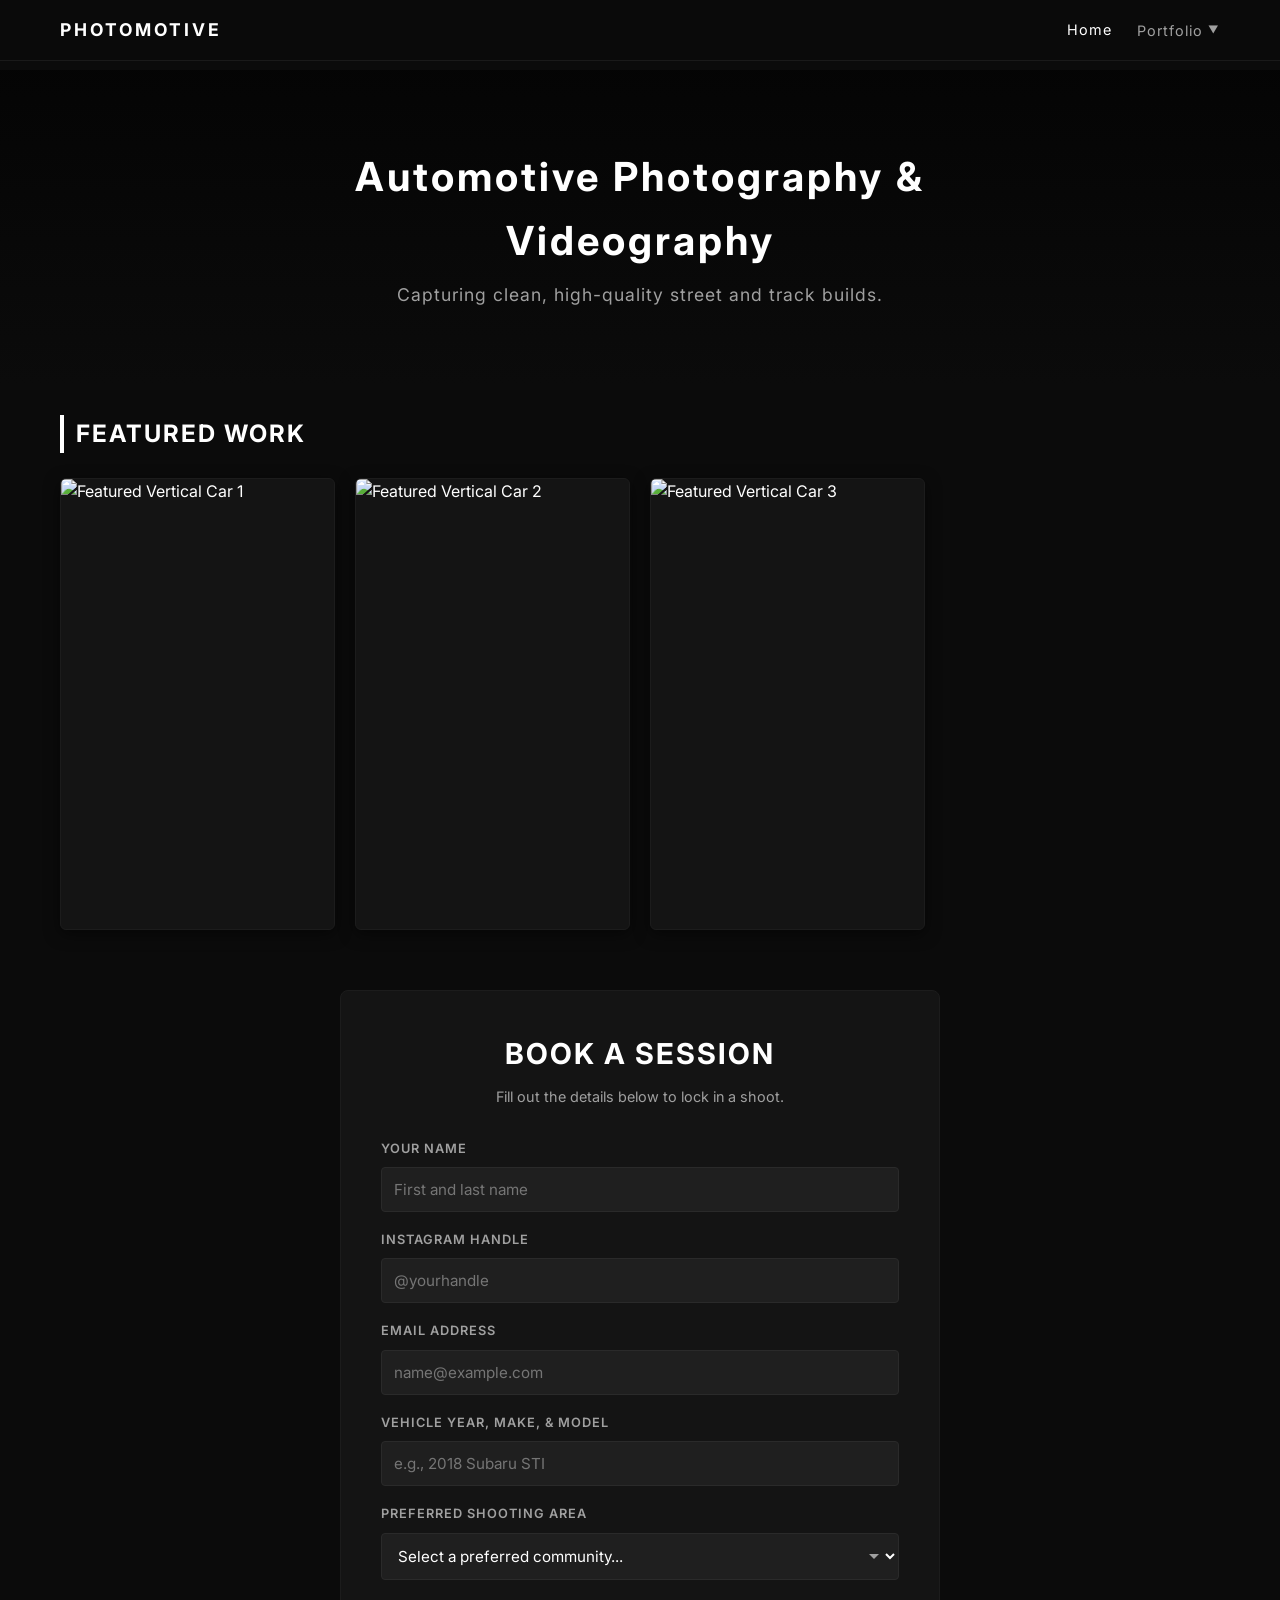
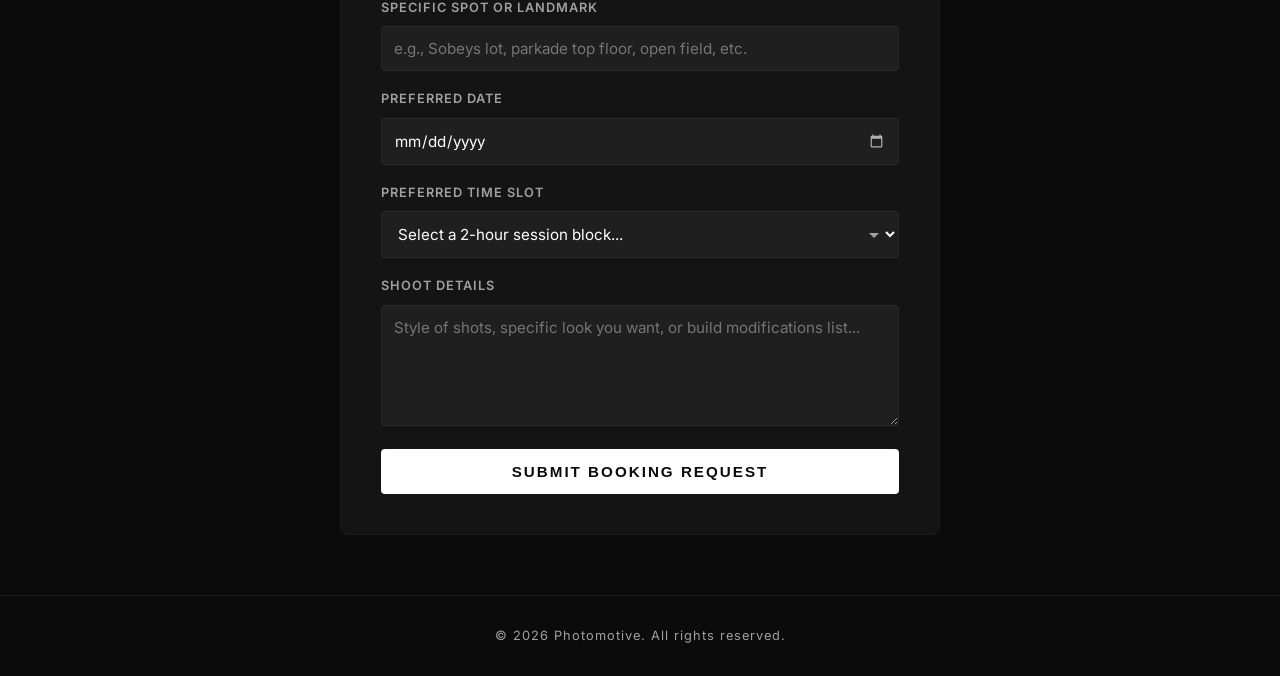
==== commit 51d91270: "Add files via upload" ====
--- a/index.html
+++ b/index.html
@@ -6,8 +6,6 @@
     <title>Photomotive | Automotive Photography</title>
     
     <link href="https://fonts.googleapis.com/css2?family=Inter:wght@400;600;700&display=swap" rel="stylesheet">
-    
-    <link rel="stylesheet" href="https://unpkg.com/leaflet@1.9.4/dist/leaflet.css" integrity="sha256-p4NxAoJBhIN+hmNHrzRCf9tD/miZyoHS5obTRR9BMY=" crossorigin=""/>
     
     <link rel="stylesheet" href="style.css">
 </head>
@@ -45,13 +43,13 @@
             <h2 class="page-title">Featured Work</h2>
             <div class="image-grid vertical-grid">
                 <div class="grid-item">
-                    <img src="car1.jpg" alt="Featured Vertical Car 1">
+                    <img src="images/untitled-1-14.jpg" alt="Featured Vertical Car 1">
                 </div>
                 <div class="grid-item">
-                    <img src="car2.jpg" alt="Featured Vertical Car 2">
+                    <img src="images/untitled-1-4.jpg" alt="Featured Vertical Car 2">
                 </div>
                 <div class="grid-item">
-                    <img src="car3.jpg" alt="Featured Vertical Car 3">
+                    <img src="images/untitled-1-6.jpg" alt="Featured Vertical Car 3">
                 </div>
             </div>
         </section>
@@ -85,12 +83,17 @@
                 </div>
 
                 <div class="form-group">
-                    <label>Shooting Radius (25-Min Walk from Sobeys Cranston)</label>
-                    <p class="map-instruction">Click inside the shaded boundary circle to pick your exact shootout target spot:</p>
-                    
-                    <div id="radius-map"></div>
-                    
-                    <input type="text" id="shoot-location" name="selected_location" placeholder="Click on the map above to select a location..." readonly required style="margin-top: 10px;">
+                    <label for="shoot-zone">Preferred Shooting Area</label>
+                    <select id="shoot-zone" name="shooting_zone" required>
+                        <option value="" disabled selected>Select a preferred community...</option>
+                        <option value="Cranston">Cranston (Preferred)</option>
+                        <option value="Seton">Seton (Preferred)</option>
+                    </select>
+                </div>
+
+                <div class="form-group">
+                    <label for="specific-spot">Specific Spot or Landmark</label>
+                    <input type="text" id="specific-spot" name="specific_spot" placeholder="e.g., Sobeys lot, parkade top floor, open field, etc.">
                 </div>
 
                 <div class="form-group">
@@ -112,7 +115,7 @@
 
                 <div class="form-group">
                     <label for="message">Shoot Details</label>
-                    <textarea id="message" name="message" placeholder="Preferred specific spots within the circle, style of shots, or build details..." rows="5"></textarea>
+                    <textarea id="message" name="message" placeholder="Style of shots, specific look you want, or build modifications list..." rows="5"></textarea>
                 </div>
 
                 <button type="submit" class="submit-btn">Submit Booking Request</button>
@@ -124,54 +127,5 @@
         <p>&copy; 2026 Photomotive. All rights reserved.</p>
     </footer>
 
-    <script src="https://unpkg.com/leaflet@1.9.4/dist/leaflet.js" integrity="sha256-20nQCchB9co0qIjJZRGuk2/Z9VM+kNiyxNV1lvTlZBo=" crossorigin=""></script>
-    <script>
-        // Safeguard maps execution with a DOMContent event layout checker
-        document.addEventListener("DOMContentLoaded", function() {
-            // Sobeys Cranston Base Coordinates
-            const baseCoords = [50.8922, -113.9835];
-            
-            // Map configuration array
-            const map = L.map('radius-map', {
-                scrollWheelZoom: false // Prevents the map engine from hijacking mouse scrolling on forms
-            }).setView(baseCoords, 14);
-
-            // Load premium dark design backdrop map tiles
-            L.tileLayer('https://{s}.basemaps.cartocdn.com/dark_all/{z}/{x}/{y}{r}.png', {
-                attribution: '&copy; OpenStreetMap contributors &copy; CARTO'
-            }).addTo(map);
-
-            // Add Base Target Anchor Marker Pin
-            L.marker(baseCoords).addTo(map)
-                .bindPopup('<b>Sobeys Cranston</b><br>Shooting Base Station Center.');
-
-            // Draw clean 2000 meter (2km) Radius Area Outline Ring
-            const radiusCircle = L.circle(baseCoords, {
-                color: '#ffffff',
-                fillColor: '#ffffff',
-                fillOpacity: 0.1,
-                radius: 2000 
-            }).addTo(map);
-
-            let userSelectionMarker = null;
-
-            // Interactive Map Input Event Click Handler
-            map.on('click', function(e) {
-                const clickDistance = map.distance(e.latlng, baseCoords);
-
-                // Confirm interaction registers safely inside radius circle
-                if (clickDistance <= 2000) {
-                    if (userSelectionMarker) {
-                        map.removeLayer(userSelectionMarker);
-                    }
-                    userSelectionMarker = L.marker(e.latlng).addTo(map);
-                    const formattedCoords = `Lat: ${e.latlng.lat.toFixed(4)}, Lng: ${e.latlng.lng.toFixed(4)} (Within Cranston Walking Zone)`;
-                    document.getElementById('shoot-location').value = formattedCoords;
-                } else {
-                    alert("Location is outside my 25-minute walking radius! Please select a spot inside the shaded circular boundary line.");
-                }
-            });
-        });
-    </script>
 </body>
 </html>
--- a/style.css
+++ b/style.css
@@ -36,7 +36,7 @@
     position: fixed; 
     top: 0;
     left: 0;
-    z-index: 9999; /* Higher layer priority stops maps from drawing on top of dropdowns */
+    z-index: 9999;
 }
 
 .nav-container {
@@ -119,7 +119,7 @@
     border: 1px solid #222;
     border-radius: 4px;
     margin-top: 8px;
-    z-index: 10000; /* Stays above form assets */
+    z-index: 10000;
     padding: 4px 0;
 }
 
@@ -151,7 +151,7 @@
 .main-content {
     position: relative;
     z-index: 1;
-    padding-top: 70px; /* Seamless spacing buffer beneath fixed navbar */
+    padding-top: 70px;
 }
 
 /* --- Hero Showcase Section --- */
@@ -174,7 +174,7 @@
 }
 
 .hero-content h1 {
-    font-size: clamp(1.6rem, 5vw, 2.5rem); /* Dynamic scale matrix handles mobile up to monitors */
+    font-size: clamp(1.6rem, 5vw, 2.5rem);
     font-weight: 700;
     letter-spacing: 3px;
     color: var(--text-main);
@@ -237,7 +237,7 @@
 
 /* --- Booking Interface Layout --- */
 .booking-section {
-    max-width: 680px; 
+    max-width: 600px; 
     margin: 40px auto 60px auto;
     padding: 30px 20px;
     background-color: var(--card-bg);
@@ -289,42 +289,6 @@
     color: var(--text-muted);
     font-weight: 600;
 }
-
-.map-instruction {
-    font-size: 0.85rem;
-    color: var(--text-muted);
-    margin-bottom: 2px;
-}
-
-/* ==========================================================
-   CRITICAL MAP FIX: STRIPS OUT LAYOUT GRID OVERLAYS FROM MAP TILES
-   ========================================================== */
-#radius-map {
-    width: 100%;
-    height: 320px;
-    display: block;
-    position: relative;
-    z-index: 1 !important; /* Locks map under form input layers */
-    border-radius: 4px;
-    overflow: hidden;
-    border: 1px solid var(--border-color);
-}
-
-/* Forces map canvas segments into absolute grid alignment blocks */
-#radius-map .leaflet-tile-container img {
-    box-sizing: content-box !important;
-    max-width: none !important;
-    max-height: none !important;
-    padding: 0 !important;
-    margin: 0 !important;
-}
-
-.leaflet-popup-content-wrapper, .leaflet-popup-tip {
-    background: #141414 !important;
-    color: #ffffff !important;
-    border: 1px solid #2a2a2a;
-}
-/* ========================================================== */
 
 .booking-form input, 
 .booking-form select,
@@ -347,12 +311,6 @@
 .booking-form select:focus,
 .booking-form textarea:focus {
     border-color: #666;
-}
-
-.booking-form input[readonly] {
-    cursor: default;
-    border-color: #1a1a1a;
-    color: #666;
 }
 
 .booking-form select {
@@ -403,7 +361,7 @@
     letter-spacing: 1px;
 }
 
-/* --- Responsive Smartphone Viewports Media Queries --- */
+/* --- Responsive Smartphone Viewports --- */
 @media (max-width: 768px) {
     .nav-container {
         flex-direction: column;
@@ -411,7 +369,6 @@
         padding: 12px 15px;
     }
 
-    /* Enables fluid side-swipe swipe functionality on nav menu decks */
     .nav-links {
         width: 100%;
         justify-content: center;
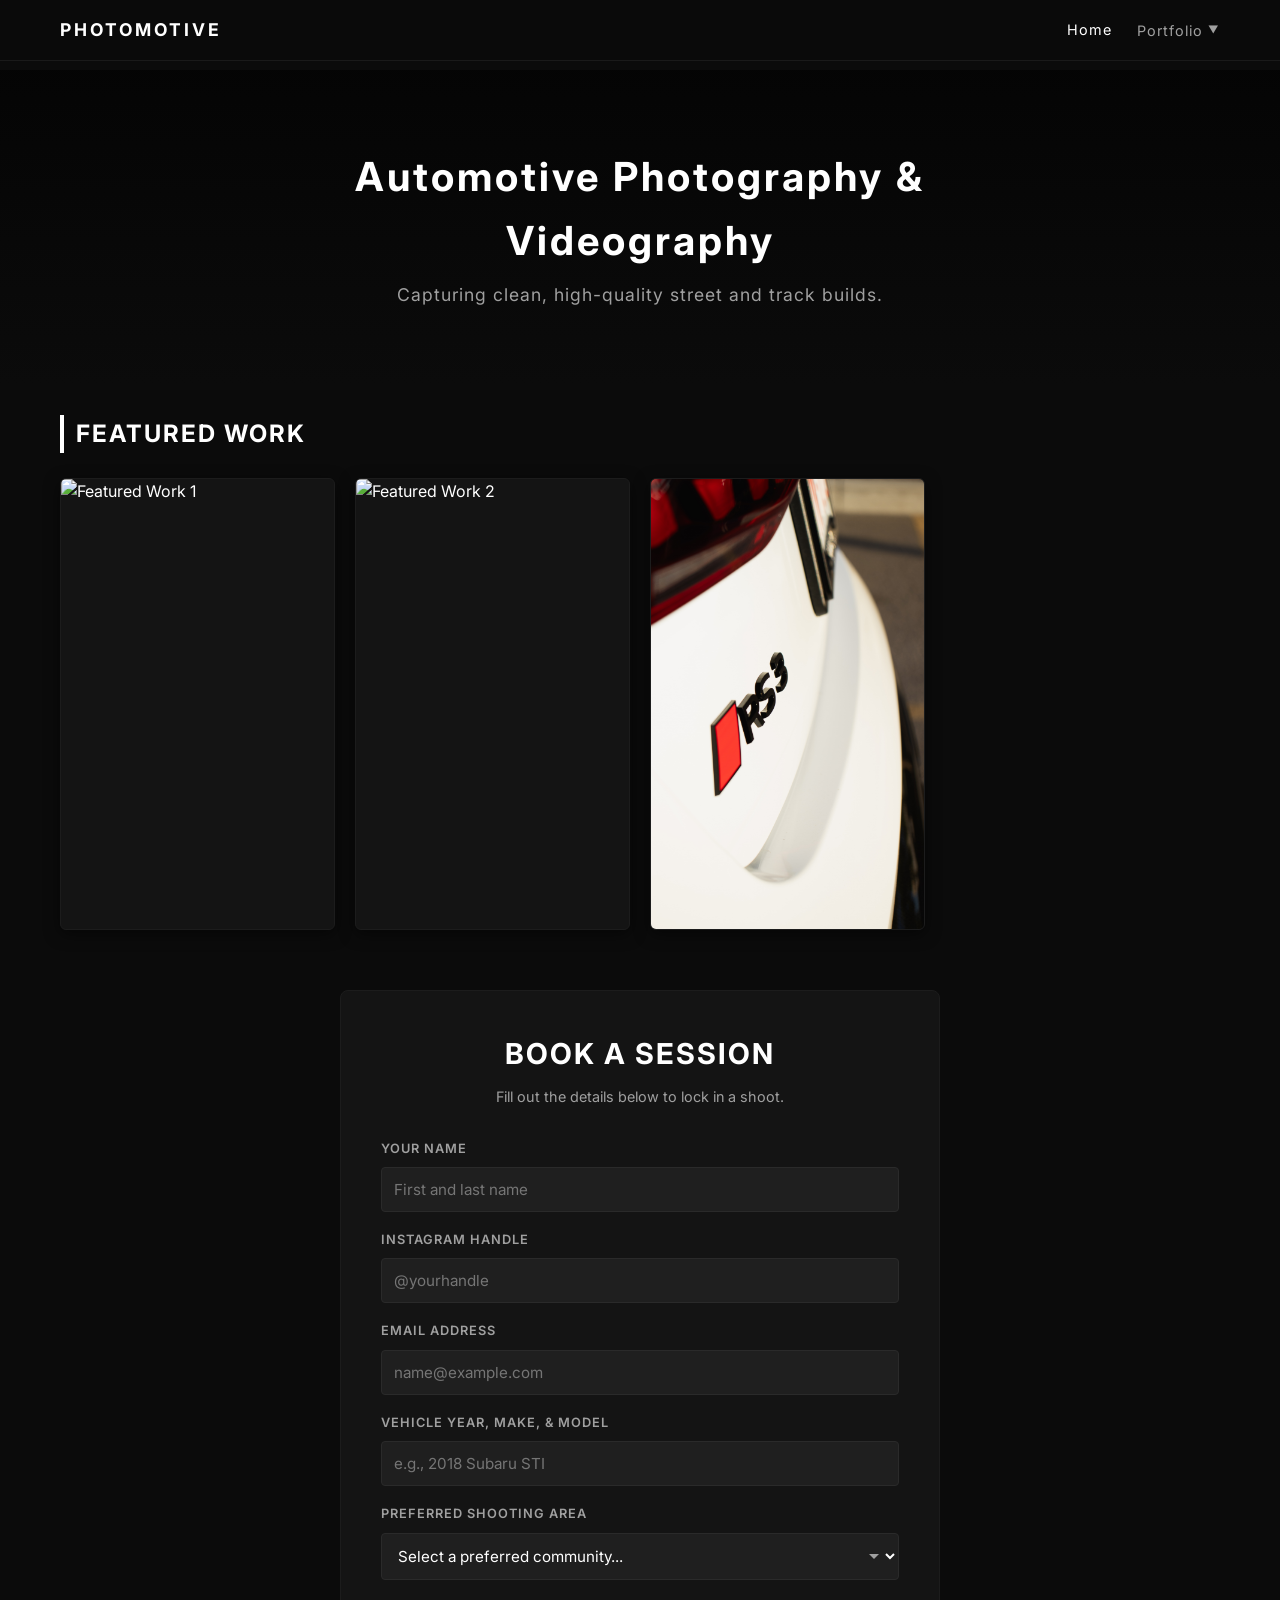
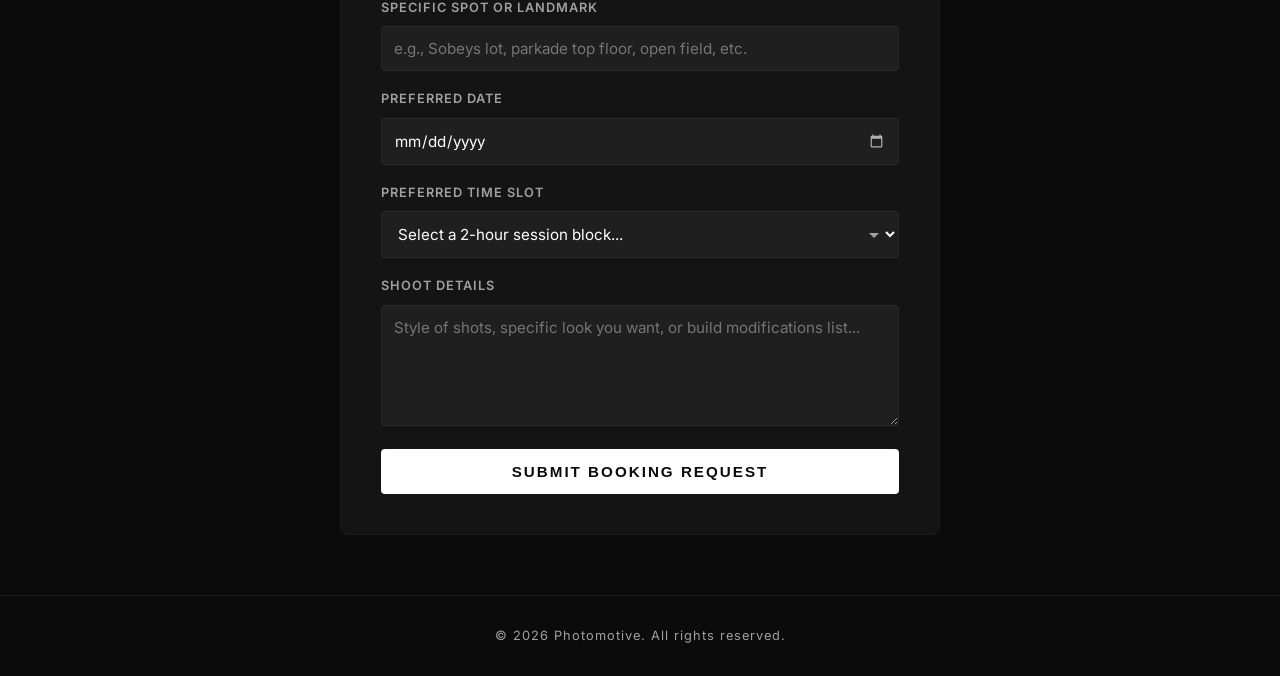
==== commit 3f2e7786: "index.html" ====
--- a/index.html
+++ b/index.html
@@ -43,13 +43,13 @@
             <h2 class="page-title">Featured Work</h2>
             <div class="image-grid vertical-grid">
                 <div class="grid-item">
-                    <img src="images/untitled-1-14.jpg" alt="Featured Vertical Car 1">
+                    <img src="untitled-1.jpg" alt="Featured Work 1">
                 </div>
                 <div class="grid-item">
-                    <img src="images/untitled-1-4.jpg" alt="Featured Vertical Car 2">
+                    <img src="untitled-1-3.jpg" alt="Featured Work 2">
                 </div>
                 <div class="grid-item">
-                    <img src="images/untitled-1-6.jpg" alt="Featured Vertical Car 3">
+                    <img src="untitled-1-4.jpg" alt="Featured Work 3">
                 </div>
             </div>
         </section>
@@ -128,4 +128,4 @@
     </footer>
 
 </body>
-</html>+</html>
